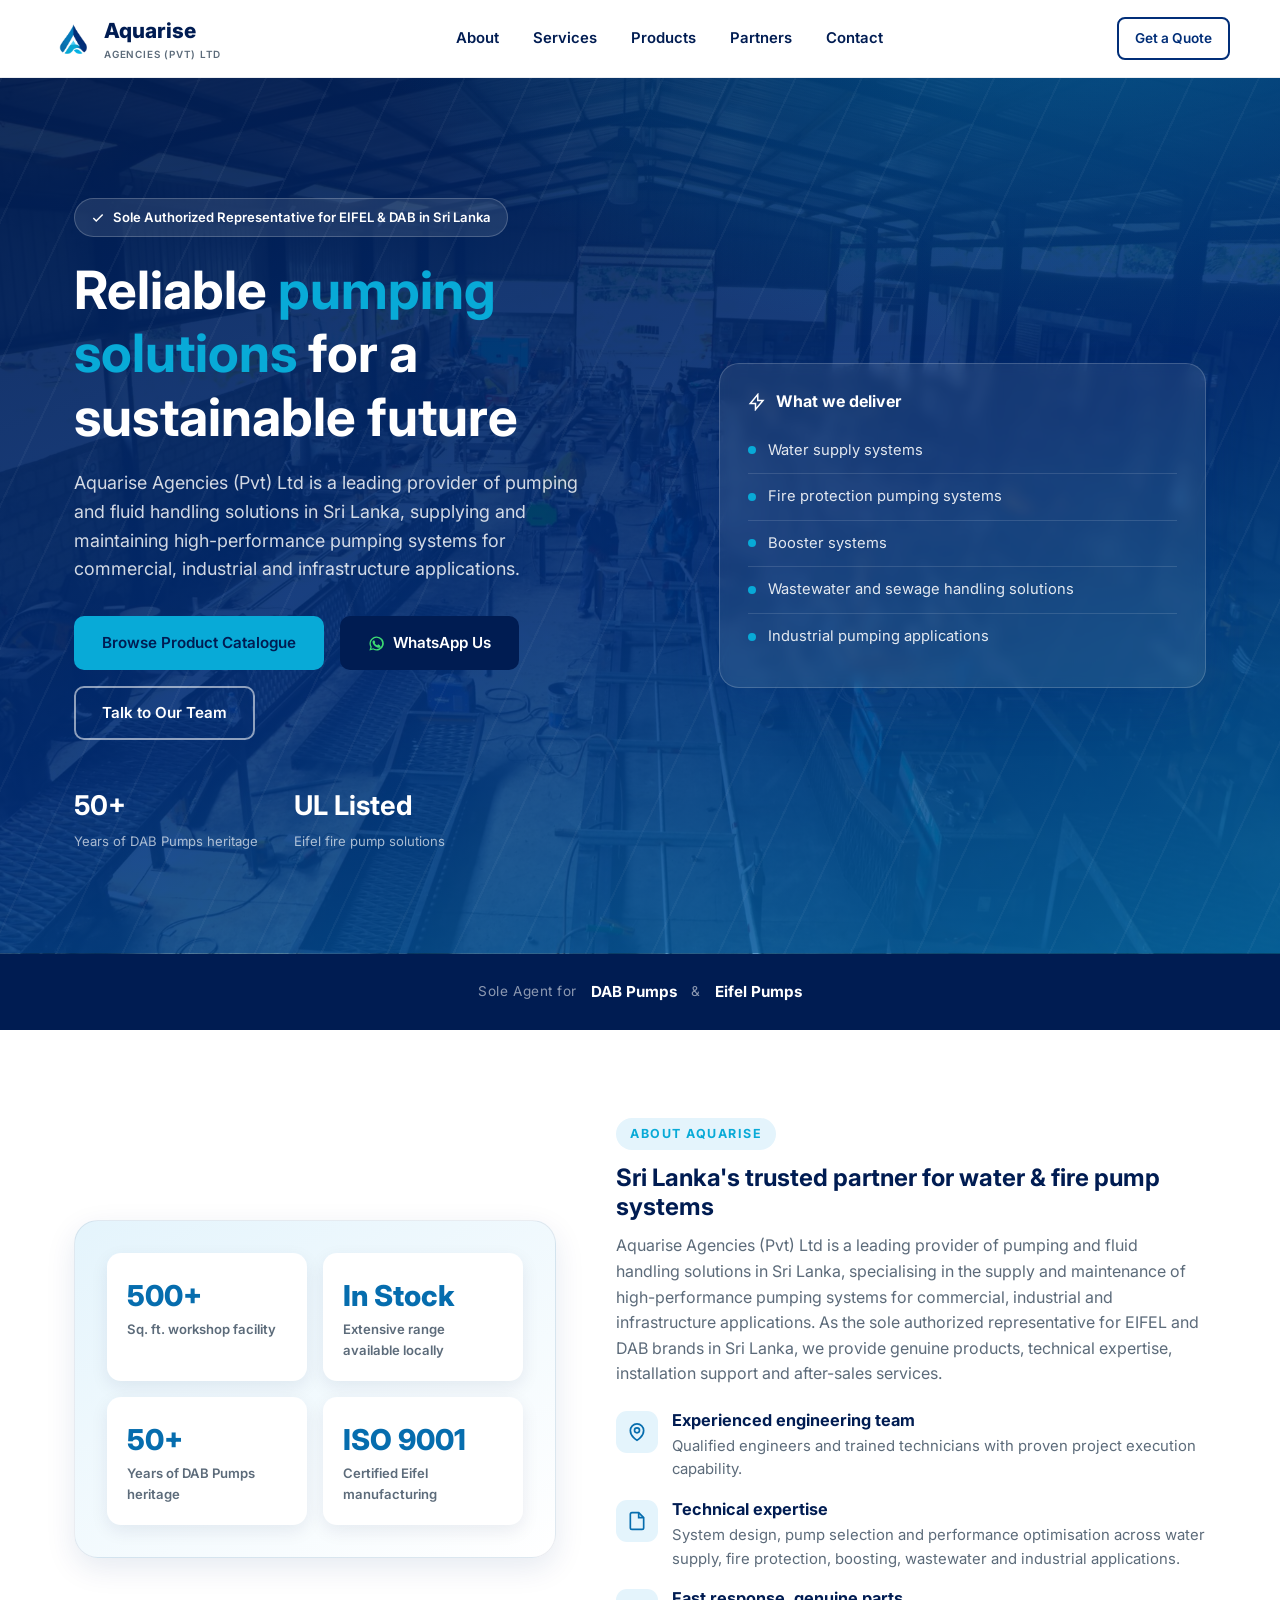
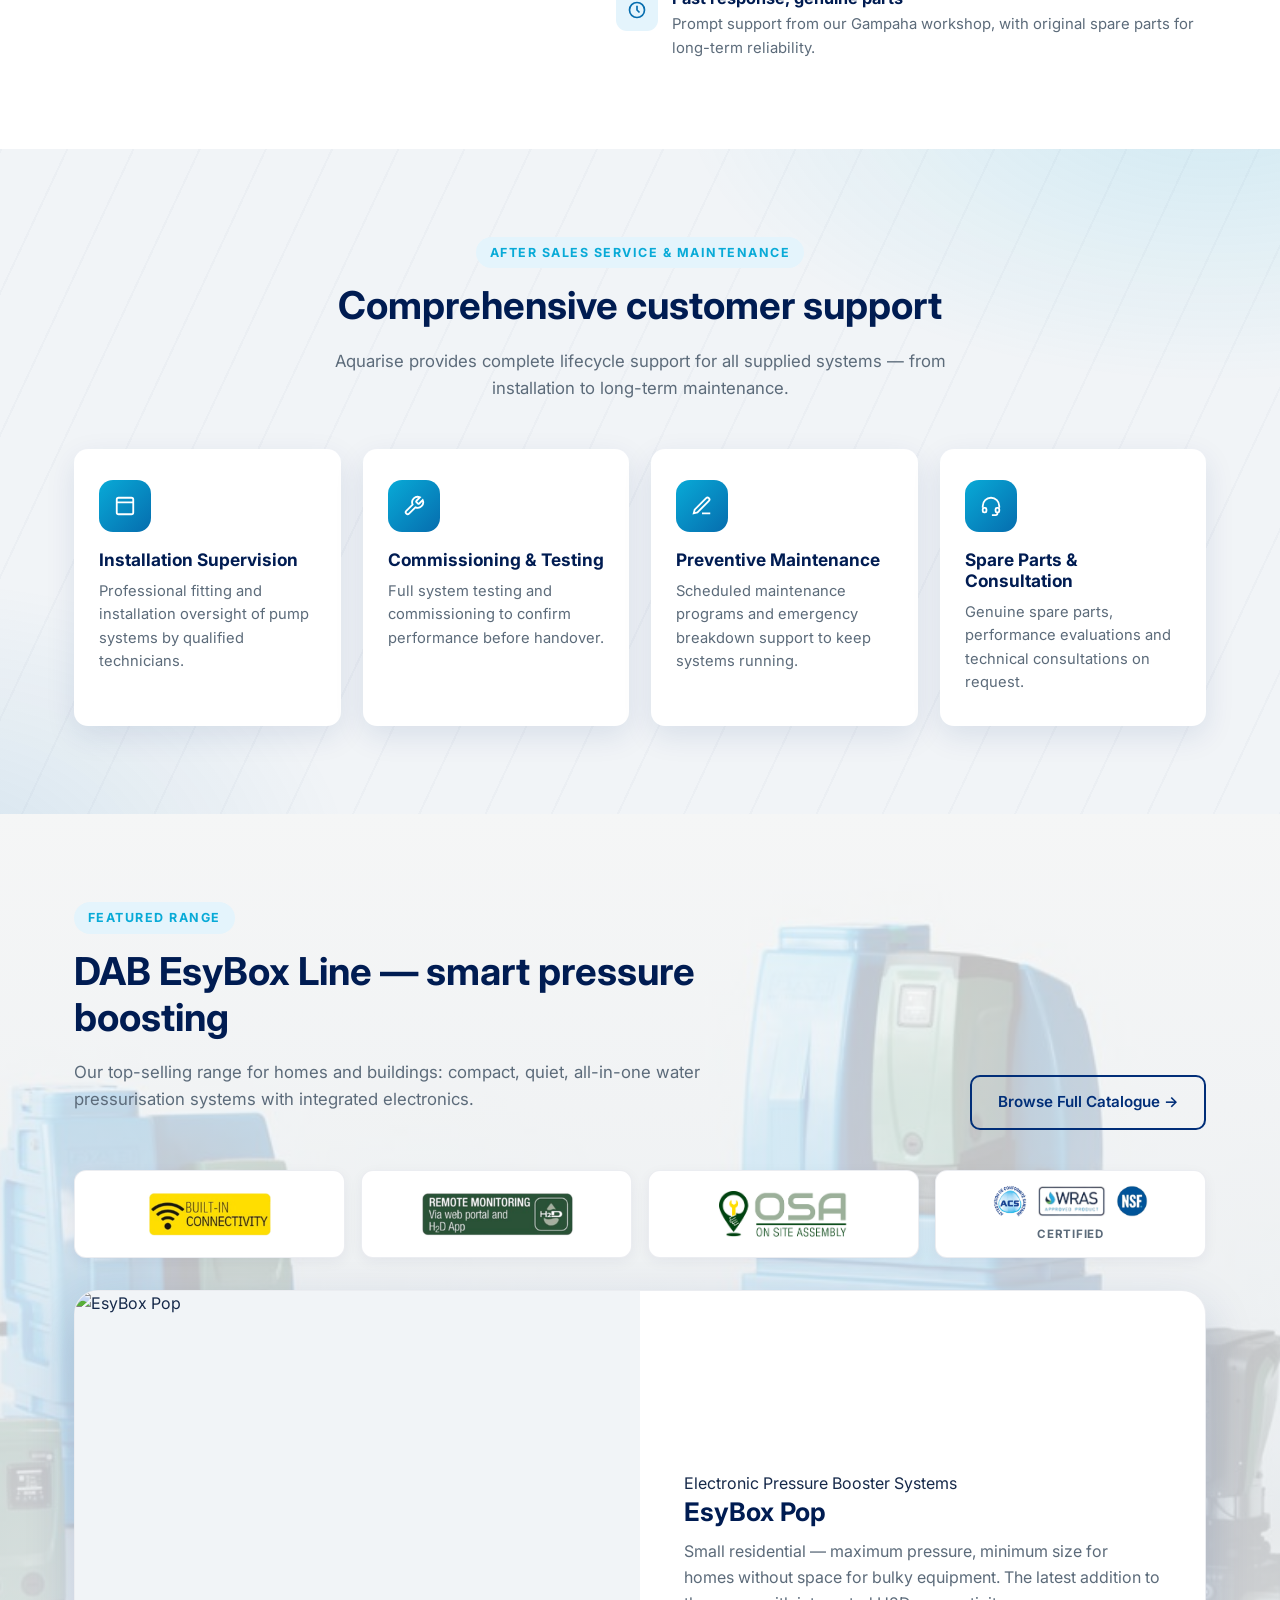
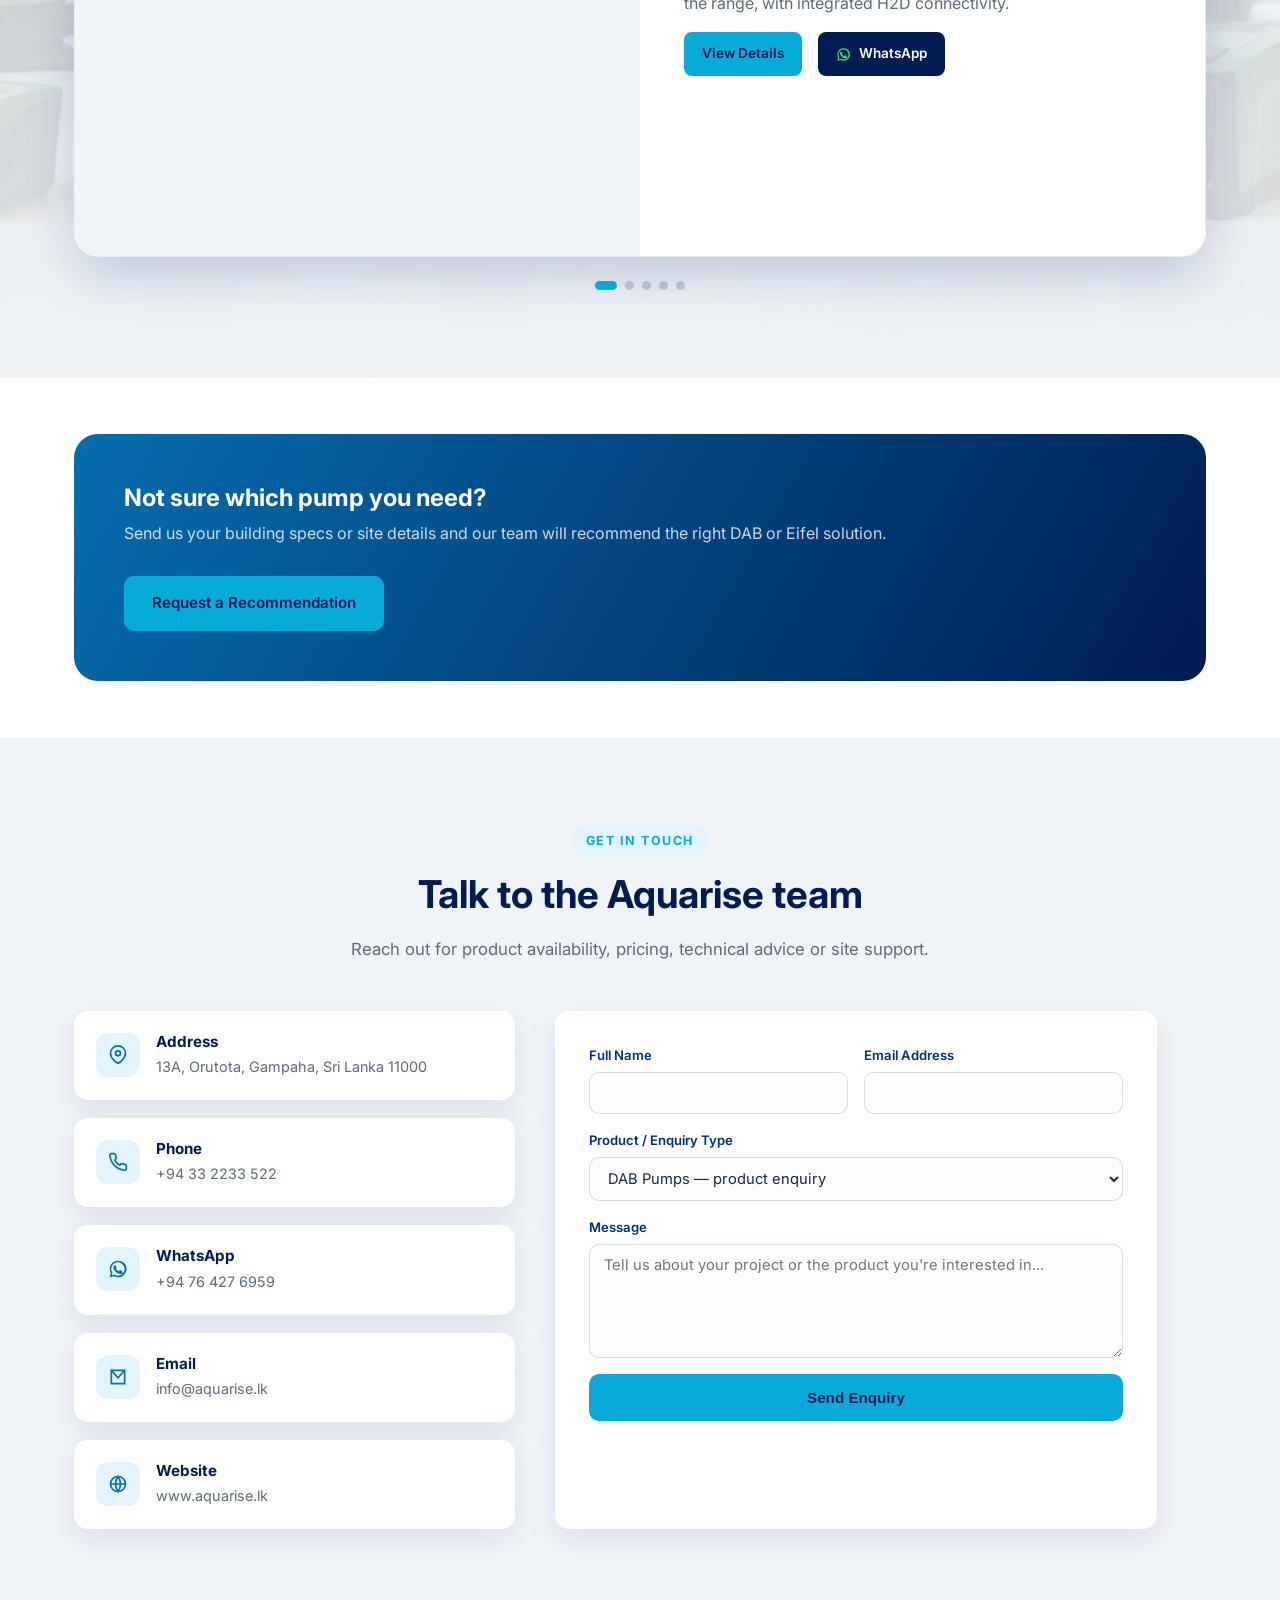
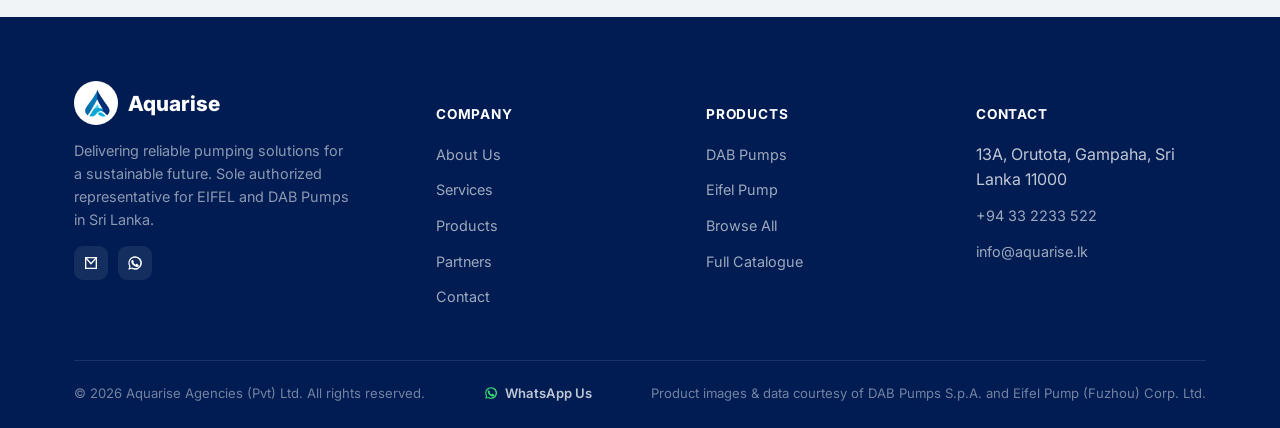
==== index.html @ 8f71cbcd "Rename to Electronic Pressure Booster Systems; open Browse All by default Drop the category tag from" ====
<!DOCTYPE html>
<html lang="en">
<head>
<meta charset="UTF-8" />
<title>Aquarise Agencies | Pumping Solutions for Sri Lanka</title>
<meta name="description" content="Aquarise Agencies (Pvt) Ltd — authorized supplier of DAB Pumps and Eifel fire pumps in Sri Lanka. Circulators, submersible, booster, wastewater and firefighting pump solutions for building services and agriculture." />
<meta name="viewport" content="width=device-width, initial-scale=1, maximum-scale=1" />
<link rel="icon" type="image/png" href="assets/images/logo-icon.png" />
<link href="https://fonts.googleapis.com/css2?family=Inter:wght@400;500;600;700;800&display=swap" rel="stylesheet" />
<link rel="stylesheet" href="assets/css/style.css?v=4" />
</head>
<body>

<header class="site-header">
  <div class="container nav" id="mainNav">
    <a href="#top" class="brand">
      <span class="brand-mark">
        <img src="assets/images/logo-icon.png" alt="Aquarise Agencies logo" />
      </span>
      <span>
        Aquarise
        <span class="brand-sub">Agencies (Pvt) Ltd</span>
      </span>
    </a>
    <nav class="nav-links">
      <a href="#about">About</a>
      <a href="#services">Services</a>
      <a href="products.html">Products</a>
      <a href="partners.html">Partners</a>
      <a href="#contact">Contact</a>
    </nav>
    <div class="nav-cta">
      <a href="#contact" class="btn btn-ghost btn-sm">Get a Quote</a>
      <button class="nav-toggle" id="navToggle" aria-label="Toggle menu">
        <span></span><span></span><span></span>
      </button>
    </div>
  </div>
</header>

<main id="top">

  <!-- HERO -->
  <section class="hero">
    <div class="container hero-grid">
      <div>
        <span class="hero-badge">
          <svg width="14" height="14" viewBox="0 0 24 24" fill="none" stroke="currentColor" stroke-width="2.5"><path d="M20 6 9 17l-5-5"/></svg>
          Sole Authorized Representative for EIFEL &amp; DAB in Sri Lanka
        </span>
        <h1>Reliable <span>pumping solutions</span> for a sustainable future</h1>
        <p class="lead">Aquarise Agencies (Pvt) Ltd is a leading provider of pumping and fluid handling
          solutions in Sri Lanka, supplying and maintaining high-performance pumping systems for
          commercial, industrial and infrastructure applications.</p>
        <div class="hero-actions">
          <a href="products.html" class="btn btn-primary">Browse Product Catalogue</a>
          <a href="https://wa.me/94764276959?text=Hi%20Aquarise%2C%20I'd%20like%20to%20know%20more%20about%20your%20pumping%20solutions.%20(via%20aquarise.lk)" target="_blank" rel="noopener" class="btn btn-whatsapp">
            <svg width="17" height="17" viewBox="0 0 24 24" fill="currentColor"><path d="M12 2a10 10 0 0 0-8.6 15L2 22l5.2-1.4A10 10 0 1 0 12 2zm0 18a8 8 0 0 1-4.1-1.1l-.3-.2-3 .8.8-2.9-.2-.3A8 8 0 1 1 12 20zm4.4-5.9c-.2-.1-1.5-.7-1.7-.8-.2-.1-.4-.1-.6.1-.2.2-.7.8-.8.9-.2.2-.3.2-.5.1a6.5 6.5 0 0 1-3.2-2.8c-.2-.4.2-.4.6-1.2.1-.2 0-.3 0-.5L9.2 8c-.2-.4-.4-.4-.6-.4h-.5c-.2 0-.5.1-.7.3-.2.2-1 1-1 2.3s1 2.7 1.1 2.9c.1.2 2 3.1 4.9 4.3.7.3 1.2.5 1.6.6.7.2 1.3.2 1.8.1.5-.1 1.5-.6 1.7-1.2.2-.6.2-1.1.2-1.2-.1-.1-.3-.2-.5-.3z"/></svg>
            WhatsApp Us
          </a>
          <a href="#contact" class="btn btn-outline">Talk to Our Team</a>
        </div>
        <div class="hero-stats">
          <div><strong>50+</strong><span>Years of DAB Pumps heritage</span></div>
          <div><strong>UL Listed</strong><span>Eifel fire pump solutions</span></div>
        </div>
      </div>
      <div class="hero-visual">
        <div class="hero-card">
          <h4>
            <svg width="18" height="18" viewBox="0 0 24 24" fill="none" stroke="currentColor" stroke-width="2"><path d="M13 2 3 14h7v8l10-12h-7z"/></svg>
            What we deliver
          </h4>
          <ul class="hero-mini-list">
            <li><span class="dot"></span>Water supply systems</li>
            <li><span class="dot"></span>Fire protection pumping systems</li>
            <li><span class="dot"></span>Booster systems</li>
            <li><span class="dot"></span>Wastewater and sewage handling solutions</li>
            <li><span class="dot"></span>Industrial pumping applications</li>
          </ul>
        </div>
      </div>
    </div>
  </section>

  <!-- BRAND STRIP -->
  <div class="brand-strip">
    <div class="container">
      <span>Sole Agent for</span>
      <strong>DAB Pumps</strong>
      <span>&amp;</span>
      <strong>Eifel Pumps</strong>
    </div>
  </div>

  <!-- ABOUT -->
  <section id="about">
    <div class="container about-grid">
      <div class="about-visual">
        <div class="about-visual-grid">
          <div class="about-tile"><div class="num">500+</div><div class="lbl">Sq. ft. workshop facility</div></div>
          <div class="about-tile"><div class="num">In Stock</div><div class="lbl">Extensive range available locally</div></div>
          <div class="about-tile"><div class="num">50+</div><div class="lbl">Years of DAB Pumps heritage</div></div>
          <div class="about-tile"><div class="num">ISO 9001</div><div class="lbl">Certified Eifel manufacturing</div></div>
        </div>
      </div>
      <div>
        <span class="eyebrow">About Aquarise</span>
        <h2>Sri Lanka's trusted partner for water &amp; fire pump systems</h2>
        <p>Aquarise Agencies (Pvt) Ltd is a leading provider of pumping and fluid handling solutions
          in Sri Lanka, specialising in the supply and maintenance of high-performance pumping
          systems for commercial, industrial and infrastructure applications. As the sole authorized
          representative for EIFEL and DAB brands in Sri Lanka, we provide genuine products,
          technical expertise, installation support and after-sales services.</p>
        <div class="feature-list">
          <div class="feature-item">
            <div class="feature-icon"><svg width="20" height="20" viewBox="0 0 24 24" fill="none" stroke="currentColor" stroke-width="2"><path d="M12 22s8-4.5 8-11.8A8 8 0 0 0 4 10.2C4 17.5 12 22 12 22z"/><circle cx="12" cy="10" r="3"/></svg></div>
            <div><h4>Experienced engineering team</h4><p>Qualified engineers and trained technicians with proven project execution capability.</p></div>
          </div>
          <div class="feature-item">
            <div class="feature-icon"><svg width="20" height="20" viewBox="0 0 24 24" fill="none" stroke="currentColor" stroke-width="2"><path d="M14 2H6a2 2 0 0 0-2 2v16a2 2 0 0 0 2 2h12a2 2 0 0 0 2-2V8z"/><path d="M14 2v6h6"/></svg></div>
            <div><h4>Technical expertise</h4><p>System design, pump selection and performance optimisation across water supply, fire protection, boosting, wastewater and industrial applications.</p></div>
          </div>
          <div class="feature-item">
            <div class="feature-icon"><svg width="20" height="20" viewBox="0 0 24 24" fill="none" stroke="currentColor" stroke-width="2"><circle cx="12" cy="12" r="9"/><path d="M12 7v5l3 3"/></svg></div>
            <div><h4>Fast response, genuine parts</h4><p>Prompt support from our Gampaha workshop, with original spare parts for long-term reliability.</p></div>
          </div>
        </div>
      </div>
    </div>
  </section>

  <!-- SERVICES -->
  <section id="services" class="services services-designed">
    <div class="container">
      <div class="section-head">
        <span class="eyebrow">After Sales Service &amp; Maintenance</span>
        <h2>Comprehensive customer support</h2>
        <p>Aquarise provides complete lifecycle support for all supplied systems — from
          installation to long-term maintenance.</p>
      </div>
      <div class="services-grid">
        <div class="service-card">
          <div class="service-icon"><svg width="22" height="22" viewBox="0 0 24 24" fill="none" stroke="currentColor" stroke-width="2"><path d="M21 8V5a2 2 0 0 0-2-2H5a2 2 0 0 0-2 2v3M3 8h18M3 8v11a2 2 0 0 0 2 2h14a2 2 0 0 0 2-2V8"/></svg></div>
          <h3>Installation Supervision</h3>
          <p>Professional fitting and installation oversight of pump systems by qualified technicians.</p>
        </div>
        <div class="service-card">
          <div class="service-icon"><svg width="22" height="22" viewBox="0 0 24 24" fill="none" stroke="currentColor" stroke-width="2"><path d="M14.7 6.3a1 1 0 0 0 0 1.4l1.6 1.6a1 1 0 0 0 1.4 0l3.77-3.77a6 6 0 0 1-7.94 7.94l-6.91 6.91a2.12 2.12 0 0 1-3-3l6.91-6.91a6 6 0 0 1 7.94-7.94l-3.76 3.76z"/></svg></div>
          <h3>Commissioning &amp; Testing</h3>
          <p>Full system testing and commissioning to confirm performance before handover.</p>
        </div>
        <div class="service-card">
          <div class="service-icon"><svg width="22" height="22" viewBox="0 0 24 24" fill="none" stroke="currentColor" stroke-width="2"><path d="M12 20h9M16.5 3.5a2.1 2.1 0 0 1 3 3L7 19l-4 1 1-4 12.5-12.5z"/></svg></div>
          <h3>Preventive Maintenance</h3>
          <p>Scheduled maintenance programs and emergency breakdown support to keep systems running.</p>
        </div>
        <div class="service-card">
          <div class="service-icon"><svg width="22" height="22" viewBox="0 0 24 24" fill="none" stroke="currentColor" stroke-width="2"><path d="M3 14v-2a9 9 0 0 1 18 0v2"/><rect x="3" y="14" width="4" height="5" rx="1.5"/><rect x="17" y="14" width="4" height="5" rx="1.5"/><path d="M19 19v1a2 2 0 0 1-2 2h-4"/></svg></div>
          <h3>Spare Parts &amp; Consultation</h3>
          <p>Genuine spare parts, performance evaluations and technical consultations on request.</p>
        </div>
      </div>
    </div>
  </section>

  <!-- FEATURED PRODUCT: ESYBOX LINE -->
  <section id="products" class="featured-products">
    <div class="container">
      <div class="featured-head">
        <div class="section-head" style="text-align:left;margin:0;max-width:640px;">
          <span class="eyebrow">Featured Range</span>
          <h2>DAB EsyBox Line &mdash; smart pressure boosting</h2>
          <p>Our top-selling range for homes and buildings: compact, quiet, all-in-one water
            pressurisation systems with integrated electronics.</p>
        </div>
        <a href="products.html" class="btn btn-ghost">Browse Full Catalogue &rarr;</a>
      </div>

      <div class="feature-badges" id="esyboxFeatureBadges"></div>

      <div class="slideshow">
        <div class="slideshow-stage" id="esyboxStage">
          <button class="slideshow-nav prev" id="esyboxPrev" aria-label="Previous product">
            <svg width="18" height="18" viewBox="0 0 24 24" fill="none" stroke="currentColor" stroke-width="2.5"><path d="M15 18l-6-6 6-6"/></svg>
          </button>
          <button class="slideshow-nav next" id="esyboxNext" aria-label="Next product">
            <svg width="18" height="18" viewBox="0 0 24 24" fill="none" stroke="currentColor" stroke-width="2.5"><path d="M9 18l6-6-6-6"/></svg>
          </button>
        </div>
        <div class="slideshow-info" id="esyboxInfo"></div>
      </div>
      <div class="slideshow-dots" id="esyboxDots" style="justify-content:center;margin-top:24px;"></div>
    </div>
  </section>

  <!-- CTA -->
  <section class="section-tight">
    <div class="container">
      <div class="cta-band">
        <div>
          <h3>Not sure which pump you need?</h3>
          <p>Send us your building specs or site details and our team will recommend the right DAB or Eifel solution.</p>
        </div>
        <a href="#contact" class="btn btn-primary">Request a Recommendation</a>
      </div>
    </div>
  </section>

  <!-- CONTACT -->
  <section id="contact" class="contact">
    <div class="container">
      <div class="section-head">
        <span class="eyebrow">Get In Touch</span>
        <h2>Talk to the Aquarise team</h2>
        <p>Reach out for product availability, pricing, technical advice or site support.</p>
      </div>
      <div class="contact-grid">
        <div class="contact-info">
          <div class="contact-card">
            <div class="c-icon"><svg width="20" height="20" viewBox="0 0 24 24" fill="none" stroke="currentColor" stroke-width="2"><path d="M21 10c0 7-9 12-9 12s-9-5-9-12a9 9 0 0 1 18 0z"/><circle cx="12" cy="10" r="3"/></svg></div>
            <div><h4>Address</h4><p>13A, Orutota, Gampaha, Sri Lanka 11000</p></div>
          </div>
          <div class="contact-card">
            <div class="c-icon"><svg width="20" height="20" viewBox="0 0 24 24" fill="none" stroke="currentColor" stroke-width="2"><path d="M22 16.92v3a2 2 0 0 1-2.18 2 19.8 19.8 0 0 1-8.63-3.07 19.5 19.5 0 0 1-6-6 19.8 19.8 0 0 1-3.07-8.67A2 2 0 0 1 4.11 2h3a2 2 0 0 1 2 1.72c.13.96.36 1.9.7 2.81a2 2 0 0 1-.45 2.11L8.09 9.91a16 16 0 0 0 6 6l1.27-1.27a2 2 0 0 1 2.11-.45c.9.34 1.85.57 2.81.7A2 2 0 0 1 22 16.92z"/></svg></div>
            <div>
              <h4>Phone</h4>
              <p><a href="tel:+94332233522">+94 33 2233 522</a></p>
            </div>
          </div>
          <div class="contact-card">
            <div class="c-icon"><svg width="20" height="20" viewBox="0 0 24 24" fill="currentColor"><path d="M12 2a10 10 0 0 0-8.6 15L2 22l5.2-1.4A10 10 0 1 0 12 2zm0 18a8 8 0 0 1-4.1-1.1l-.3-.2-3 .8.8-2.9-.2-.3A8 8 0 1 1 12 20zm4.4-5.9c-.2-.1-1.5-.7-1.7-.8-.2-.1-.4-.1-.6.1-.2.2-.7.8-.8.9-.2.2-.3.2-.5.1a6.5 6.5 0 0 1-3.2-2.8c-.2-.4.2-.4.6-1.2.1-.2 0-.3 0-.5L9.2 8c-.2-.4-.4-.4-.6-.4h-.5c-.2 0-.5.1-.7.3-.2.2-1 1-1 2.3s1 2.7 1.1 2.9c.1.2 2 3.1 4.9 4.3.7.3 1.2.5 1.6.6.7.2 1.3.2 1.8.1.5-.1 1.5-.6 1.7-1.2.2-.6.2-1.1.2-1.2-.1-.1-.3-.2-.5-.3z"/></svg></div>
            <div>
              <h4>WhatsApp</h4>
              <p><a href="https://wa.me/94764276959?text=Hi%20Aquarise%2C%20I'd%20like%20to%20know%20more%20about%20your%20pumping%20solutions.%20(via%20aquarise.lk)" target="_blank" rel="noopener">+94 76 427 6959</a></p>
            </div>
          </div>
          <div class="contact-card">
            <div class="c-icon"><svg width="20" height="20" viewBox="0 0 24 24" fill="none" stroke="currentColor" stroke-width="2"><path d="M4 4h16v16H4z"/><path d="m4 4 8 9 8-9"/></svg></div>
            <div><h4>Email</h4><p><a href="mailto:info@aquarise.lk">info@aquarise.lk</a></p></div>
          </div>
          <div class="contact-card">
            <div class="c-icon"><svg width="20" height="20" viewBox="0 0 24 24" fill="none" stroke="currentColor" stroke-width="2"><circle cx="12" cy="12" r="9"/><path d="M3 12h18M12 3a15 15 0 0 1 0 18 15 15 0 0 1 0-18z"/></svg></div>
            <div><h4>Website</h4><p><a href="https://www.aquarise.lk" target="_blank" rel="noopener">www.aquarise.lk</a></p></div>
          </div>
        </div>

        <form class="contact-form" id="contactForm">
          <div class="form-row">
            <div class="form-field">
              <label for="cf-name">Full Name</label>
              <input type="text" id="cf-name" name="name" required />
            </div>
            <div class="form-field">
              <label for="cf-email">Email Address</label>
              <input type="email" id="cf-email" name="email" required />
            </div>
          </div>
          <div class="form-row">
            <div class="form-field full">
              <label for="cf-subject">Product / Enquiry Type</label>
              <select id="cf-subject" name="subject">
                <option>DAB Pumps &mdash; product enquiry</option>
                <option>Fire pump system (Eifel)</option>
                <option>Installation &amp; maintenance</option>
                <option>General enquiry</option>
              </select>
            </div>
          </div>
          <div class="form-row">
            <div class="form-field full">
              <label for="cf-message">Message</label>
              <textarea id="cf-message" name="message" rows="5" required placeholder="Tell us about your project or the product you're interested in..."></textarea>
            </div>
          </div>
          <button type="submit" class="btn btn-primary" style="width:100%;">Send Enquiry</button>
        </form>
      </div>
    </div>
  </section>

</main>

<footer class="site-footer">
  <div class="container">
    <div class="footer-grid">
      <div class="footer-brand">
        <a href="#top" class="brand">
          <span class="brand-mark"><img src="assets/images/logo-icon.png" alt="Aquarise Agencies logo" /></span>
          <span>Aquarise</span>
        </a>
        <p>Delivering reliable pumping solutions for a sustainable future. Sole authorized
          representative for EIFEL and DAB Pumps in Sri Lanka.</p>
        <div class="social-row">
          <a href="mailto:info@aquarise.lk" aria-label="Email"><svg width="16" height="16" viewBox="0 0 24 24" fill="none" stroke="currentColor" stroke-width="2"><path d="M4 4h16v16H4z"/><path d="m4 4 8 9 8-9"/></svg></a>
          <a href="https://wa.me/94764276959?text=Hi%20Aquarise%2C%20I'd%20like%20to%20know%20more%20about%20your%20pumping%20solutions.%20(via%20aquarise.lk)" target="_blank" rel="noopener" aria-label="Chat with us on WhatsApp"><svg width="16" height="16" viewBox="0 0 24 24" fill="currentColor"><path d="M12 2a10 10 0 0 0-8.6 15L2 22l5.2-1.4A10 10 0 1 0 12 2zm0 18a8 8 0 0 1-4.1-1.1l-.3-.2-3 .8.8-2.9-.2-.3A8 8 0 1 1 12 20zm4.4-5.9c-.2-.1-1.5-.7-1.7-.8-.2-.1-.4-.1-.6.1-.2.2-.7.8-.8.9-.2.2-.3.2-.5.1a6.5 6.5 0 0 1-3.2-2.8c-.2-.4.2-.4.6-1.2.1-.2 0-.3 0-.5L9.2 8c-.2-.4-.4-.4-.6-.4h-.5c-.2 0-.5.1-.7.3-.2.2-1 1-1 2.3s1 2.7 1.1 2.9c.1.2 2 3.1 4.9 4.3.7.3 1.2.5 1.6.6.7.2 1.3.2 1.8.1.5-.1 1.5-.6 1.7-1.2.2-.6.2-1.1.2-1.2-.1-.1-.3-.2-.5-.3z"/></svg></a>
        </div>
      </div>
      <div class="footer-col">
        <h5>Company</h5>
        <ul>
          <li><a href="#about">About Us</a></li>
          <li><a href="#services">Services</a></li>
          <li><a href="products.html">Products</a></li>
          <li><a href="partners.html">Partners</a></li>
          <li><a href="#contact">Contact</a></li>
        </ul>
      </div>
      <div class="footer-col">
        <h5>Products</h5>
        <ul>
          <li><a href="products.html#dab">DAB Pumps</a></li>
          <li><a href="products.html#eifel">Eifel Pump</a></li>
          <li><a href="products.html#all">Browse All</a></li>
          <li><a href="products.html">Full Catalogue</a></li>
        </ul>
      </div>
      <div class="footer-col">
        <h5>Contact</h5>
        <ul>
          <li>13A, Orutota, Gampaha, Sri Lanka 11000</li>
          <li><a href="tel:+94332233522">+94 33 2233 522</a></li>
          <li><a href="mailto:info@aquarise.lk">info@aquarise.lk</a></li>
        </ul>
      </div>
    </div>
    <div class="footer-bottom">
      <span>&copy; <span id="year"></span> Aquarise Agencies (Pvt) Ltd. All rights reserved.</span>
      <a class="footer-wa" href="https://wa.me/94764276959?text=Hi%20Aquarise%2C%20I'd%20like%20to%20know%20more%20about%20your%20pumping%20solutions.%20(via%20aquarise.lk)" target="_blank" rel="noopener">
        <svg width="14" height="14" viewBox="0 0 24 24" fill="currentColor"><path d="M12 2a10 10 0 0 0-8.6 15L2 22l5.2-1.4A10 10 0 1 0 12 2zm0 18a8 8 0 0 1-4.1-1.1l-.3-.2-3 .8.8-2.9-.2-.3A8 8 0 1 1 12 20zm4.4-5.9c-.2-.1-1.5-.7-1.7-.8-.2-.1-.4-.1-.6.1-.2.2-.7.8-.8.9-.2.2-.3.2-.5.1a6.5 6.5 0 0 1-3.2-2.8c-.2-.4.2-.4.6-1.2.1-.2 0-.3 0-.5L9.2 8c-.2-.4-.4-.4-.6-.4h-.5c-.2 0-.5.1-.7.3-.2.2-1 1-1 2.3s1 2.7 1.1 2.9c.1.2 2 3.1 4.9 4.3.7.3 1.2.5 1.6.6.7.2 1.3.2 1.8.1.5-.1 1.5-.6 1.7-1.2.2-.6.2-1.1.2-1.2-.1-.1-.3-.2-.5-.3z"/></svg>
        WhatsApp Us
      </a>
      <span>Product images &amp; data courtesy of DAB Pumps S.p.A. and Eifel Pump (Fuzhou) Corp. Ltd.</span>
    </div>
  </div>
</footer>

<script src="assets/js/products.js?v=4"></script>
<script src="assets/js/main.js?v=4"></script>
</body>
</html>
---- assets/css/style.css ----
/* ==========================================================================
   Aquarise Agencies — Site Stylesheet
   ========================================================================== */

:root{
  /* Palette matched to the Aquarise logo: deep navy + bright-cyan drop */
  --navy: #012e78;
  --navy-dark: #001c52;
  --blue: #066dae;
  --accent: #08aad7;
  --accent-dark: #0688ad;
  --accent-light: #e4f4fc;
  --ink: #16294a;
  --gray: #5c6b7a;
  --gray-light: #f1f4f7;
  --white: #ffffff;
  --radius: 14px;
  --shadow: 0 10px 30px rgba(1,46,120,.10);
  --shadow-lg: 0 20px 50px rgba(1,46,120,.18);
  --maxw: 1180px;
  --font: 'Inter', -apple-system, BlinkMacSystemFont, "Segoe UI", Roboto, Helvetica, Arial, sans-serif;
}

*,*::before,*::after{box-sizing:border-box;}
html{scroll-behavior:smooth;}
body{
  margin:0;
  font-family:var(--font);
  color:var(--ink);
  background:var(--white);
  line-height:1.6;
  -webkit-font-smoothing:antialiased;
}
img{max-width:100%;display:block;}
a{color:inherit;text-decoration:none;}
ul{list-style:none;margin:0;padding:0;}
h1,h2,h3,h4{margin:0 0 .5em;line-height:1.2;font-weight:700;color:var(--navy-dark);}
p{margin:0 0 1em;color:var(--gray);}
.container{max-width:var(--maxw);margin:0 auto;padding:0 24px;}
section{padding:88px 0;}
.section-tight{padding:56px 0;}

.eyebrow{
  display:inline-block;
  font-size:.78rem;
  font-weight:700;
  letter-spacing:.12em;
  text-transform:uppercase;
  color:var(--accent);
  background:var(--accent-light);
  padding:6px 14px;
  border-radius:999px;
  margin-bottom:14px;
}
.section-head{max-width:660px;margin:0 auto 48px;text-align:center;}
.section-head h2{font-size:clamp(1.7rem,3vw,2.4rem);}
.section-head p{font-size:1.05rem;}

/* Buttons */
.btn{
  display:inline-flex;align-items:center;justify-content:center;gap:8px;
  padding:13px 26px;border-radius:10px;font-weight:600;font-size:.95rem;
  cursor:pointer;border:2px solid transparent;transition:.2s ease;white-space:nowrap;
}
.btn-primary{background:var(--accent);color:var(--navy-dark);}
.btn-primary:hover{background:var(--accent-dark);transform:translateY(-2px);box-shadow:var(--shadow);}
.btn-outline{border-color:rgba(255,255,255,.55);color:var(--white);}
.btn-outline:hover{background:rgba(255,255,255,.12);}
.btn-ghost{border-color:var(--navy);color:var(--navy);}
.btn-ghost:hover{background:var(--navy);color:var(--white);}
.btn-sm{padding:9px 16px;font-size:.85rem;border-radius:8px;}
.btn-whatsapp{background:var(--navy-dark);color:#fff;}
.btn-whatsapp:hover{background:var(--blue);transform:translateY(-2px);box-shadow:var(--shadow);}
.btn-whatsapp svg{color:#3ddc73;}

/* ---------------- Header ---------------- */
.site-header{
  position:sticky;top:0;z-index:100;
  background:rgba(255,255,255,.92);
  backdrop-filter:blur(10px);
  border-bottom:1px solid rgba(0,28,82,.08);
}
.nav{display:flex;align-items:center;justify-content:space-between;padding:14px 0;}
.brand{display:flex;align-items:center;gap:10px;font-weight:800;font-size:1.3rem;color:var(--navy-dark);}
.brand-mark{
  width:44px;height:44px;flex-shrink:0;border-radius:50%;overflow:hidden;
  display:flex;align-items:center;justify-content:center;
}
.brand-mark img{width:100%;height:100%;object-fit:cover;}
.footer-brand .brand-mark{
  background:#fff;padding:2px;
}
.brand-sub{display:block;font-size:.62rem;font-weight:600;letter-spacing:.08em;color:var(--gray);text-transform:uppercase;}
.nav-links{display:flex;align-items:center;gap:34px;}
.nav-links a{font-weight:600;font-size:.93rem;color:var(--navy-dark);position:relative;}
.nav-links a::after{
  content:"";position:absolute;left:0;bottom:-6px;width:0;height:2px;background:var(--accent);transition:.25s;
}
.nav-links a:hover::after{width:100%;}
.nav-cta{display:flex;align-items:center;gap:14px;}
.nav-toggle{display:none;background:none;border:none;cursor:pointer;padding:6px;}
.nav-toggle span{display:block;width:24px;height:2px;background:var(--navy-dark);margin:5px 0;transition:.25s;}

/* ---------------- Hero ---------------- */
.hero{
  position:relative;overflow:hidden;
  background:
    radial-gradient(1200px 600px at 85% -10%, rgba(8,170,215,.35), transparent 60%),
    linear-gradient(160deg, rgba(0,28,82,.93) 0%, rgba(1,46,120,.90) 55%, rgba(6,109,174,.85) 100%),
    url('../images/hero-workshop.jpg');
  background-size:cover, cover, cover;
  background-position:center, center, center 38%;
  background-repeat:no-repeat;
  color:#fff;padding:120px 0 100px;
}
.hero::before{
  content:"";position:absolute;inset:0;
  background:
    repeating-linear-gradient(115deg, rgba(255,255,255,.035) 0 2px, transparent 2px 60px);
  pointer-events:none;
}
.hero-grid{display:grid;grid-template-columns:1.1fr .9fr;gap:50px;align-items:center;position:relative;}
.hero-badge{
  display:inline-flex;align-items:center;gap:8px;background:rgba(255,255,255,.1);
  border:1px solid rgba(255,255,255,.2);padding:8px 16px;border-radius:999px;
  font-size:.82rem;font-weight:600;margin-bottom:22px;
}
.hero h1{font-size:clamp(2.1rem,4.2vw,3.3rem);color:#fff;margin-bottom:20px;}
.hero h1 span{color:var(--accent);}
.hero p.lead{font-size:1.12rem;color:rgba(255,255,255,.82);max-width:520px;margin-bottom:32px;}
.hero-actions{display:flex;gap:16px;flex-wrap:wrap;margin-bottom:44px;}
.hero-stats{display:flex;gap:36px;flex-wrap:wrap;}
.hero-stats div strong{display:block;font-size:1.7rem;color:#fff;}
.hero-stats div span{font-size:.82rem;color:rgba(255,255,255,.65);}

.hero-visual{position:relative;}
.hero-card{
  background:rgba(255,255,255,.08);border:1px solid rgba(255,255,255,.18);
  border-radius:20px;padding:28px;backdrop-filter:blur(6px);
  box-shadow:var(--shadow-lg);
}
.hero-card h4{color:#fff;font-size:1rem;margin-bottom:16px;display:flex;align-items:center;gap:10px;}
.hero-mini-list li{
  display:flex;align-items:center;gap:12px;padding:11px 0;border-top:1px solid rgba(255,255,255,.12);
  color:rgba(255,255,255,.88);font-size:.92rem;
}
.hero-mini-list li:first-child{border-top:none;}
.dot{width:8px;height:8px;border-radius:50%;background:var(--accent);flex-shrink:0;}

/* ---------------- Brand strip ---------------- */
.brand-strip{background:var(--navy-dark);padding:26px 0;}
.brand-strip .container{display:flex;align-items:center;justify-content:center;gap:14px;flex-wrap:wrap;text-align:center;}
.brand-strip span{color:rgba(255,255,255,.55);font-size:.85rem;letter-spacing:.04em;}
.brand-strip strong{color:#fff;font-size:.95rem;}

/* ---------------- About ---------------- */
.about-grid{display:grid;grid-template-columns:.9fr 1.1fr;gap:60px;align-items:center;}
.about-visual{
  background:linear-gradient(150deg,var(--accent-light),#fff);
  border-radius:24px;padding:32px;border:1px solid rgba(0,28,82,.08);box-shadow:var(--shadow);
}
.about-visual-grid{display:grid;grid-template-columns:1fr 1fr;gap:16px;}
.partner-logo-box{
  display:flex;align-items:center;justify-content:center;min-height:260px;padding:40px;
}
.partner-logo-box img{max-width:100%;max-height:150px;width:auto;height:auto;object-fit:contain;}
.about-tile{
  background:#fff;border-radius:14px;padding:20px;box-shadow:0 6px 18px rgba(0,28,82,.08);
}
.about-tile .num{font-size:1.8rem;font-weight:800;color:var(--blue);}
.about-tile .lbl{font-size:.82rem;color:var(--gray);font-weight:600;}
.feature-list{display:grid;gap:18px;margin-top:24px;}

.cert-block{margin-top:28px;padding-top:20px;border-top:1px solid var(--gray-light);}
.cert-block-title{font-size:.85rem;color:var(--navy-dark);margin-bottom:10px;}
.cert-cards{display:grid;grid-template-columns:repeat(3,1fr);gap:10px;}
.cert-card{
  display:flex;align-items:center;gap:8px;
  background:#fff;border:1px solid rgba(0,28,82,.08);border-radius:10px;padding:10px 12px;
  box-shadow:0 4px 14px rgba(0,28,82,.05);color:inherit;text-decoration:none;transition:.2s;
}
.cert-card:hover{border-color:rgba(8,170,215,.4);box-shadow:var(--shadow);transform:translateY(-2px);}
.cert-icon{
  width:26px;height:26px;border-radius:8px;background:var(--accent-light);color:var(--blue);
  display:flex;align-items:center;justify-content:center;flex-shrink:0;
}
.cert-text{display:flex;flex-direction:column;gap:0;flex-grow:1;min-width:0;}
.cert-text strong{font-size:.78rem;color:var(--navy-dark);white-space:nowrap;}
.cert-text span{font-size:.7rem;color:var(--gray);}
.cert-go{flex-shrink:0;color:var(--gray);}
.cert-issuer{font-size:.74rem;color:var(--gray);margin:10px 0 0;}

@media (max-width:760px){
  .cert-cards{grid-template-columns:1fr;}
}
.feature-item{display:flex;gap:14px;align-items:flex-start;}
.feature-icon{
  width:42px;height:42px;border-radius:11px;background:var(--accent-light);color:var(--blue);
  display:flex;align-items:center;justify-content:center;flex-shrink:0;
}
.feature-item h4{margin-bottom:4px;font-size:1.02rem;}
.feature-item p{margin:0;font-size:.93rem;}

/* ---------------- Services ---------------- */
.services{background:var(--gray-light);}
.services-designed{
  position:relative;overflow:hidden;
  background:
    radial-gradient(900px 500px at 95% -10%, rgba(8,170,215,.14), transparent 60%),
    radial-gradient(700px 500px at -5% 110%, rgba(6,109,174,.12), transparent 60%),
    var(--gray-light);
}
.services-designed::before{
  content:"";position:absolute;inset:0;pointer-events:none;
  background:repeating-linear-gradient(115deg, rgba(0,28,82,.025) 0 2px, transparent 2px 60px);
}
.services-designed > .container{position:relative;z-index:1;}

.partner-section{position:relative;overflow:hidden;}
.partner-section::before{
  content:"";position:absolute;inset:0;pointer-events:none;
  background:repeating-linear-gradient(115deg, rgba(0,28,82,.025) 0 2px, transparent 2px 60px);
}
.partner-section-dab{
  background:
    radial-gradient(900px 500px at 92% -10%, rgba(8,170,215,.14), transparent 60%),
    radial-gradient(700px 500px at -5% 110%, rgba(6,109,174,.10), transparent 60%),
    #fff;
}
.partner-section-eifel{
  background:
    radial-gradient(900px 500px at -8% -10%, rgba(6,109,174,.12), transparent 60%),
    radial-gradient(700px 500px at 105% 110%, rgba(8,170,215,.12), transparent 60%),
    var(--gray-light);
}
.partner-section > .container{position:relative;z-index:1;}
.services-grid{display:grid;grid-template-columns:repeat(4,1fr);gap:22px;}
.service-card{
  background:#fff;border-radius:var(--radius);padding:30px 24px;box-shadow:var(--shadow);
  transition:.25s;border:1px solid transparent;
}
.service-card:hover{transform:translateY(-6px);border-color:rgba(8,170,215,.35);}
.service-icon{
  width:52px;height:52px;border-radius:14px;
  background:linear-gradient(135deg,var(--accent),var(--blue));color:#fff;
  display:flex;align-items:center;justify-content:center;margin-bottom:18px;
}
.service-card h3{font-size:1.08rem;}
.service-card p{font-size:.92rem;margin-bottom:0;}

/* ---------------- Products ---------------- */
.products-intro{display:flex;justify-content:space-between;align-items:flex-end;gap:24px;margin-bottom:36px;flex-wrap:wrap;}

.filter-bar{display:flex;flex-wrap:wrap;gap:10px;margin-bottom:34px;}
.filter-btn{
  border:1.5px solid rgba(0,28,82,.15);background:#fff;color:var(--navy);
  padding:9px 18px;border-radius:999px;font-size:.86rem;font-weight:600;cursor:pointer;transition:.2s;
}
.filter-btn:hover{border-color:var(--accent);}
.filter-btn.active{background:var(--navy-dark);border-color:var(--navy-dark);color:#fff;}

.product-grid{display:grid;grid-template-columns:repeat(3,1fr);gap:20px;}
.product-card{
  background:#fff;border:1px solid rgba(0,28,82,.08);border-radius:var(--radius);
  padding:22px;box-shadow:0 4px 14px rgba(0,28,82,.06);transition:.22s;display:flex;flex-direction:column;
}
.product-card:hover{box-shadow:var(--shadow-lg);transform:translateY(-4px);border-color:rgba(8,170,215,.35);}
.product-card-link{display:block;color:inherit;text-decoration:none;}
.product-card.highlight{border-color:var(--accent);box-shadow:0 0 0 4px rgba(8,170,215,.2), var(--shadow-lg);}
.product-media{
  position:relative;aspect-ratio:4/3;border-radius:10px;background:var(--gray-light);overflow:hidden;
  display:flex;align-items:center;justify-content:center;margin:-4px -4px 16px;
}
.product-media img{width:100%;height:100%;object-fit:cover;}
.product-media.img-fallback{
  background:linear-gradient(135deg,var(--accent-light),var(--gray-light));
}
.product-media.img-fallback::after{
  content:"";width:44px;height:44px;
  background:var(--blue);opacity:.25;
  -webkit-mask:url("data:image/svg+xml,%3Csvg xmlns='http://www.w3.org/2000/svg' viewBox='0 0 24 24' fill='none' stroke='black' stroke-width='2'%3E%3Cpath d='M12 2s7 7.6 7 12.5a7 7 0 1 1-14 0C5 9.6 12 2 12 2z'/%3E%3C/svg%3E") center/contain no-repeat;
  mask:url("data:image/svg+xml,%3Csvg xmlns='http://www.w3.org/2000/svg' viewBox='0 0 24 24' fill='none' stroke='black' stroke-width='2'%3E%3Cpath d='M12 2s7 7.6 7 12.5a7 7 0 1 1-14 0C5 9.6 12 2 12 2z'/%3E%3C/svg%3E") center/contain no-repeat;
}

/* ---------------- Homepage: Featured EsyBox slideshow ---------------- */
.featured-products{
  background:
    linear-gradient(180deg, rgba(255,255,255,.75) 0%, rgba(241,244,247,.82) 55%, rgba(241,244,247,.92) 100%),
    url('../images/esybox-lineup.jpg');
  background-size:cover;
  background-position:center 30%;
  background-repeat:no-repeat;
}
.featured-head{display:flex;justify-content:space-between;align-items:flex-end;gap:24px;margin-bottom:40px;flex-wrap:wrap;}

.feature-badges{
  display:grid;grid-template-columns:repeat(4,1fr);gap:16px;margin-bottom:32px;align-items:stretch;
}
.feature-badge{
  display:flex;align-items:center;justify-content:center;background:#fff;border:1px solid rgba(0,28,82,.08);
  border-radius:12px;padding:12px 16px;box-shadow:0 4px 14px rgba(0,28,82,.05);min-height:72px;
}
.feature-badge-img{max-width:100%;max-height:46px;object-fit:contain;}
.feature-badge-certs{flex-direction:column;gap:8px;padding:14px 16px;}
.cert-logos{display:flex;align-items:center;justify-content:center;gap:10px;flex-wrap:wrap;}
.cert-logos img{height:32px;width:auto;object-fit:contain;}
.cert-caption{font-size:.72rem;font-weight:700;letter-spacing:.06em;text-transform:uppercase;color:var(--gray);}

@media (max-width:980px){
  .feature-badges{grid-template-columns:repeat(2,1fr);}
}
@media (max-width:560px){
  .feature-badges{grid-template-columns:1fr;}
}
.slideshow{
  display:grid;grid-template-columns:1fr 1fr;gap:0;background:#fff;border-radius:24px;
  overflow:hidden;box-shadow:var(--shadow-lg);border:1px solid rgba(0,28,82,.08);
}
.slideshow-stage{position:relative;aspect-ratio:1/1;background:var(--gray-light);}
.slide{
  position:absolute;inset:0;opacity:0;visibility:hidden;transition:opacity .45s ease;
}
.slide.active{opacity:1;visibility:visible;}
.slide img{width:100%;height:100%;object-fit:cover;}
.slideshow-nav{
  position:absolute;top:50%;transform:translateY(-50%);width:40px;height:40px;border-radius:50%;
  background:rgba(255,255,255,.9);border:none;display:flex;align-items:center;justify-content:center;
  cursor:pointer;color:var(--navy);box-shadow:var(--shadow);z-index:2;
}
.slideshow-nav:hover{background:var(--accent);color:var(--navy-dark);}
.slideshow-nav.prev{left:16px;}
.slideshow-nav.next{right:16px;}
.slideshow-info{padding:44px;display:flex;flex-direction:column;justify-content:center;}
.slideshow-info .cat-chip{align-self:flex-start;}
.slideshow-info h3{font-size:1.6rem;margin-bottom:12px;}
.slideshow-dots{display:flex;gap:8px;margin-top:24px;}
.slideshow-dots button{
  width:9px;height:9px;border-radius:50%;border:none;background:rgba(0,28,82,.18);cursor:pointer;padding:0;
}
.slideshow-dots button.active{background:var(--accent);width:22px;border-radius:5px;transition:.25s;}

/* ---------------- Products landing page ---------------- */
.products-hero{
  background:
    linear-gradient(160deg, rgba(0,28,82,.93) 0%, rgba(1,46,120,.90) 55%, rgba(6,109,174,.85) 100%),
    url('../images/hero-fabrication.jpg');
  background-size:cover, cover;
  background-position:center, center 25%;
  background-repeat:no-repeat;
  color:#fff;padding:80px 0 70px;text-align:center;
}
.products-hero .eyebrow{background:rgba(255,255,255,.12);color:var(--accent);}
.products-hero h1{color:#fff;font-size:clamp(1.9rem,3.6vw,2.7rem);max-width:720px;margin:0 auto 14px;}
.products-hero p{color:rgba(255,255,255,.78);max-width:600px;margin:0 auto;}

.supplier-options{
  display:grid;grid-template-columns:repeat(3,1fr);gap:24px;
  margin-top:-64px;position:relative;z-index:2;
}
.supplier-card{
  background:#fff;border-radius:20px;padding:34px 28px;box-shadow:var(--shadow-lg);
  border:2px solid transparent;cursor:pointer;transition:.22s;text-align:left;
}
.supplier-card:hover{transform:translateY(-4px);}
.supplier-card.active{border-color:var(--accent);}
.supplier-card .sup-mark{
  width:64px;height:64px;border-radius:14px;display:flex;align-items:center;justify-content:center;
  font-weight:800;font-size:.9rem;color:#fff;margin-bottom:18px;overflow:hidden;
}
.supplier-card .sup-mark img{width:100%;height:100%;object-fit:contain;padding:6px;}
.supplier-card.dab .sup-mark,
.supplier-card.eifel .sup-mark{
  background:#fff;border:1.5px solid var(--gray-light);
}
.supplier-card.all .sup-mark{background:linear-gradient(135deg,var(--navy),var(--navy-dark));}
.supplier-card h3{font-size:1.15rem;margin-bottom:6px;}
.supplier-card p{font-size:.9rem;margin-bottom:0;}
.supplier-card .count{
  display:inline-block;margin-top:14px;font-size:.78rem;font-weight:700;color:var(--blue);
  background:var(--accent-light);padding:4px 10px;border-radius:6px;
}

.catalog-panel{padding-top:70px;}
.catalog-panel-head{margin-bottom:8px;}
.catalog-panel-head .back-link{
  display:inline-flex;align-items:center;gap:6px;font-size:.85rem;font-weight:700;color:var(--blue);
  margin-bottom:18px;cursor:pointer;
}
.catalog-source-tag{
  display:inline-flex;align-items:center;gap:8px;background:var(--accent-light);color:var(--navy);
  padding:8px 14px;border-radius:999px;font-size:.82rem;font-weight:600;margin-bottom:18px;
}
.catalog-source-tag a{color:var(--blue);font-weight:700;}

/* ---------------- Product detail page ---------------- */
.detail-breadcrumb{font-size:.85rem;color:var(--gray);margin-bottom:28px;}
.detail-breadcrumb a{color:var(--blue);font-weight:600;}
.detail-breadcrumb a:hover{color:var(--accent);}

.detail-hero{padding:48px 0 20px;}
.detail-grid{display:grid;grid-template-columns:.85fr 1.15fr;gap:56px;align-items:start;}
.detail-media{
  aspect-ratio:1/1;border-radius:22px;background:var(--gray-light);overflow:hidden;
  display:flex;align-items:center;justify-content:center;box-shadow:var(--shadow-lg);
  border:1px solid rgba(0,28,82,.08);position:sticky;top:100px;
}
.detail-media img{width:100%;height:100%;object-fit:cover;}
.detail-media.img-fallback{background:linear-gradient(135deg,var(--accent-light),var(--gray-light));}
.detail-media.img-fallback::after{
  content:"";width:88px;height:88px;
  background:var(--blue);opacity:.2;
  -webkit-mask:url("data:image/svg+xml,%3Csvg xmlns='http://www.w3.org/2000/svg' viewBox='0 0 24 24' fill='none' stroke='black' stroke-width='2'%3E%3Cpath d='M12 2s7 7.6 7 12.5a7 7 0 1 1-14 0C5 9.6 12 2 12 2z'/%3E%3C/svg%3E") center/contain no-repeat;
  mask:url("data:image/svg+xml,%3Csvg xmlns='http://www.w3.org/2000/svg' viewBox='0 0 24 24' fill='none' stroke='black' stroke-width='2'%3E%3Cpath d='M12 2s7 7.6 7 12.5a7 7 0 1 1-14 0C5 9.6 12 2 12 2z'/%3E%3C/svg%3E") center/contain no-repeat;
}
.detail-info .cat-chip{margin-bottom:16px;}
.detail-info h1{font-size:clamp(1.7rem,3.2vw,2.5rem);margin-bottom:10px;}
.detail-supplier-line{
  display:flex;align-items:center;gap:8px;font-size:.9rem;font-weight:700;color:var(--blue);margin-bottom:22px;
}
.detail-supplier-line .dot{background:var(--accent);}
.detail-desc{font-size:1.05rem;color:var(--gray);max-width:560px;margin-bottom:32px;}
.detail-actions{display:flex;gap:14px;flex-wrap:wrap;margin-bottom:36px;}
.detail-meta{
  background:var(--accent-light);border-radius:var(--radius);padding:20px 24px;font-size:.88rem;color:var(--navy);max-width:560px;
}
.detail-meta a{color:var(--blue);font-weight:700;}

.subproducts-section{padding:56px 0 88px;}
.subproducts-section .section-head{text-align:left;margin:0 0 32px;max-width:640px;}
.subproducts-section.has-bg{
  background:
    linear-gradient(180deg, rgba(255,255,255,.8) 0%, rgba(241,244,247,.85) 55%, rgba(241,244,247,.95) 100%),
    url('../images/esybox-lineup.jpg');
  background-size:cover;
  background-position:center 30%;
  background-repeat:no-repeat;
}

.detail-notfound{padding:120px 0;text-align:center;}
.detail-notfound h1{font-size:1.8rem;margin-bottom:14px;}
.detail-notfound p{max-width:440px;margin:0 auto 28px;}

@media (max-width:980px){
  .detail-grid{grid-template-columns:1fr;}
  .detail-media{position:static;}
}
.product-card .cat-chip{
  align-self:flex-start;font-size:.68rem;font-weight:700;letter-spacing:.05em;text-transform:uppercase;
  color:var(--blue);background:var(--accent-light);padding:4px 10px;border-radius:6px;margin-bottom:12px;
}
.product-card h4{font-size:1.02rem;margin-bottom:6px;}
.ul-badge{
  display:inline-flex;align-items:center;gap:5px;font-size:.7rem;font-weight:800;letter-spacing:.05em;
  text-transform:uppercase;color:#fff;background:#c8102e;padding:5px 10px;border-radius:6px;
  box-shadow:0 2px 8px rgba(0,0,0,.18);
}
.product-media .ul-badge{position:absolute;top:10px;right:10px;}
.detail-chips{display:flex;flex-wrap:wrap;align-items:center;gap:10px;margin-bottom:16px;}
.detail-chips .cat-chip{margin-bottom:0;}
.detail-chips #detailUlBadge:empty{display:none;}
.product-card p{font-size:.87rem;margin-bottom:16px;flex-grow:1;}
.product-card .card-foot{display:flex;align-items:center;justify-content:space-between;padding-top:14px;border-top:1px solid var(--gray-light);}
.product-card .card-foot a{font-size:.83rem;font-weight:700;color:var(--blue);display:flex;align-items:center;gap:5px;}
.product-card .card-foot a:hover{color:var(--accent);}
.card-foot-actions{display:flex;align-items:center;gap:12px;}
.wa-icon-link{
  width:28px;height:28px;border-radius:50%;background:var(--gray-light);color:#25d366!important;
  display:flex;align-items:center;justify-content:center;flex-shrink:0;transition:.2s;
}
.wa-icon-link:hover{background:var(--navy-dark);color:#3ddc73!important;transform:scale(1.08);}
.no-results{text-align:center;color:var(--gray);padding:40px 0;display:none;}

.products-note{
  margin-top:40px;background:var(--accent-light);border:1px dashed rgba(6,109,174,.3);
  border-radius:var(--radius);padding:22px 26px;font-size:.9rem;color:var(--navy);
}
.products-note a{color:var(--blue);font-weight:700;}

/* ---------------- CTA band ---------------- */
.cta-band{
  background:linear-gradient(120deg,var(--blue),var(--navy-dark));
  color:#fff;border-radius:24px;padding:50px;display:flex;align-items:center;justify-content:space-between;
  gap:30px;flex-wrap:wrap;
}
.cta-band h3{color:#fff;font-size:1.5rem;margin-bottom:8px;}
.cta-band p{color:rgba(255,255,255,.8);margin:0;}

/* ---------------- Contact ---------------- */
.contact{background:var(--gray-light);}
.contact-grid{display:grid;grid-template-columns:.9fr 1.1fr;gap:40px;}
.contact-info{display:grid;gap:18px;align-content:start;}
.contact-card{
  background:#fff;border-radius:var(--radius);padding:22px;box-shadow:var(--shadow);
  display:flex;gap:16px;align-items:flex-start;
}
.contact-card .c-icon{
  width:44px;height:44px;border-radius:12px;background:var(--accent-light);color:var(--blue);
  display:flex;align-items:center;justify-content:center;flex-shrink:0;
}
.contact-card h4{font-size:.95rem;margin-bottom:4px;}
.contact-card p,.contact-card a{font-size:.9rem;margin:0;color:var(--gray);}
.contact-form{background:#fff;border-radius:var(--radius);padding:34px;box-shadow:var(--shadow);}
.form-row{display:grid;grid-template-columns:1fr 1fr;gap:16px;margin-bottom:16px;}
.form-field{display:flex;flex-direction:column;gap:6px;}
.form-field label{font-size:.82rem;font-weight:600;color:var(--navy);}
.form-field input,.form-field select,.form-field textarea{
  border:1.5px solid rgba(0,28,82,.15);border-radius:10px;padding:11px 14px;font-family:var(--font);
  font-size:.92rem;color:var(--ink);background:#fbfdfe;
}
.form-field input:focus,.form-field select:focus,.form-field textarea:focus{outline:none;border-color:var(--accent);}
.form-field.full{grid-column:1/-1;}

/* ---------------- Footer ---------------- */
.site-footer{background:var(--navy-dark);color:rgba(255,255,255,.75);padding:64px 0 24px;}
.footer-grid{display:grid;grid-template-columns:1.4fr 1fr 1fr 1fr;gap:40px;margin-bottom:40px;}
.footer-brand .brand{color:#fff;margin-bottom:14px;}
.footer-brand p{color:rgba(255,255,255,.55);font-size:.9rem;max-width:280px;}
.footer-col h5{color:#fff;font-size:.85rem;letter-spacing:.06em;text-transform:uppercase;margin-bottom:16px;}
.footer-col ul li{margin-bottom:10px;}
.footer-col a{font-size:.9rem;color:rgba(255,255,255,.62);}
.footer-col a:hover{color:var(--accent);}
.footer-bottom{
  border-top:1px solid rgba(255,255,255,.1);padding-top:22px;
  display:flex;justify-content:space-between;align-items:center;flex-wrap:wrap;gap:14px;
  font-size:.82rem;color:rgba(255,255,255,.45);
}
.footer-wa{
  display:inline-flex;align-items:center;gap:7px;color:rgba(255,255,255,.75)!important;
  font-weight:600;font-size:.82rem;flex-shrink:0;transition:.2s;
}
.footer-wa svg{color:#3ddc73;flex-shrink:0;}
.footer-wa:hover{color:#fff!important;}
.social-row{display:flex;gap:10px;}
.social-row a{
  width:34px;height:34px;border-radius:9px;background:rgba(255,255,255,.08);
  display:flex;align-items:center;justify-content:center;color:#fff;
}
.social-row a:hover{background:var(--accent);color:var(--navy-dark);}

/* ---------------- Responsive ---------------- */
@media (max-width:980px){
  .hero-grid{grid-template-columns:1fr;}
  .about-grid{grid-template-columns:1fr;}
  .services-grid{grid-template-columns:repeat(2,1fr);}
  .product-grid{grid-template-columns:repeat(2,1fr);}
  .contact-grid{grid-template-columns:1fr;}
  .footer-grid{grid-template-columns:1fr 1fr;}
  .slideshow{grid-template-columns:1fr;}
  .slideshow-info{padding:30px;}
  .supplier-options{grid-template-columns:1fr;margin-top:-40px;}
}
@media (max-width:760px){
  .nav-links,.nav-cta .btn-ghost{display:none;}
  .nav-toggle{display:block;}
  .nav.open .nav-links{
    display:flex;position:absolute;top:100%;left:0;right:0;background:#fff;flex-direction:column;
    padding:20px 24px;gap:18px;box-shadow:var(--shadow);border-top:1px solid var(--gray-light);
  }
  section{padding:60px 0;}
  .services-grid{grid-template-columns:1fr;}
  .product-grid{grid-template-columns:1fr;}
  .form-row{grid-template-columns:1fr;}
  .cta-band{flex-direction:column;text-align:center;padding:36px 26px;}
  .footer-grid{grid-template-columns:1fr;}
  .products-intro{flex-direction:column;align-items:flex-start;}
  .featured-head{flex-direction:column;align-items:flex-start;}
}
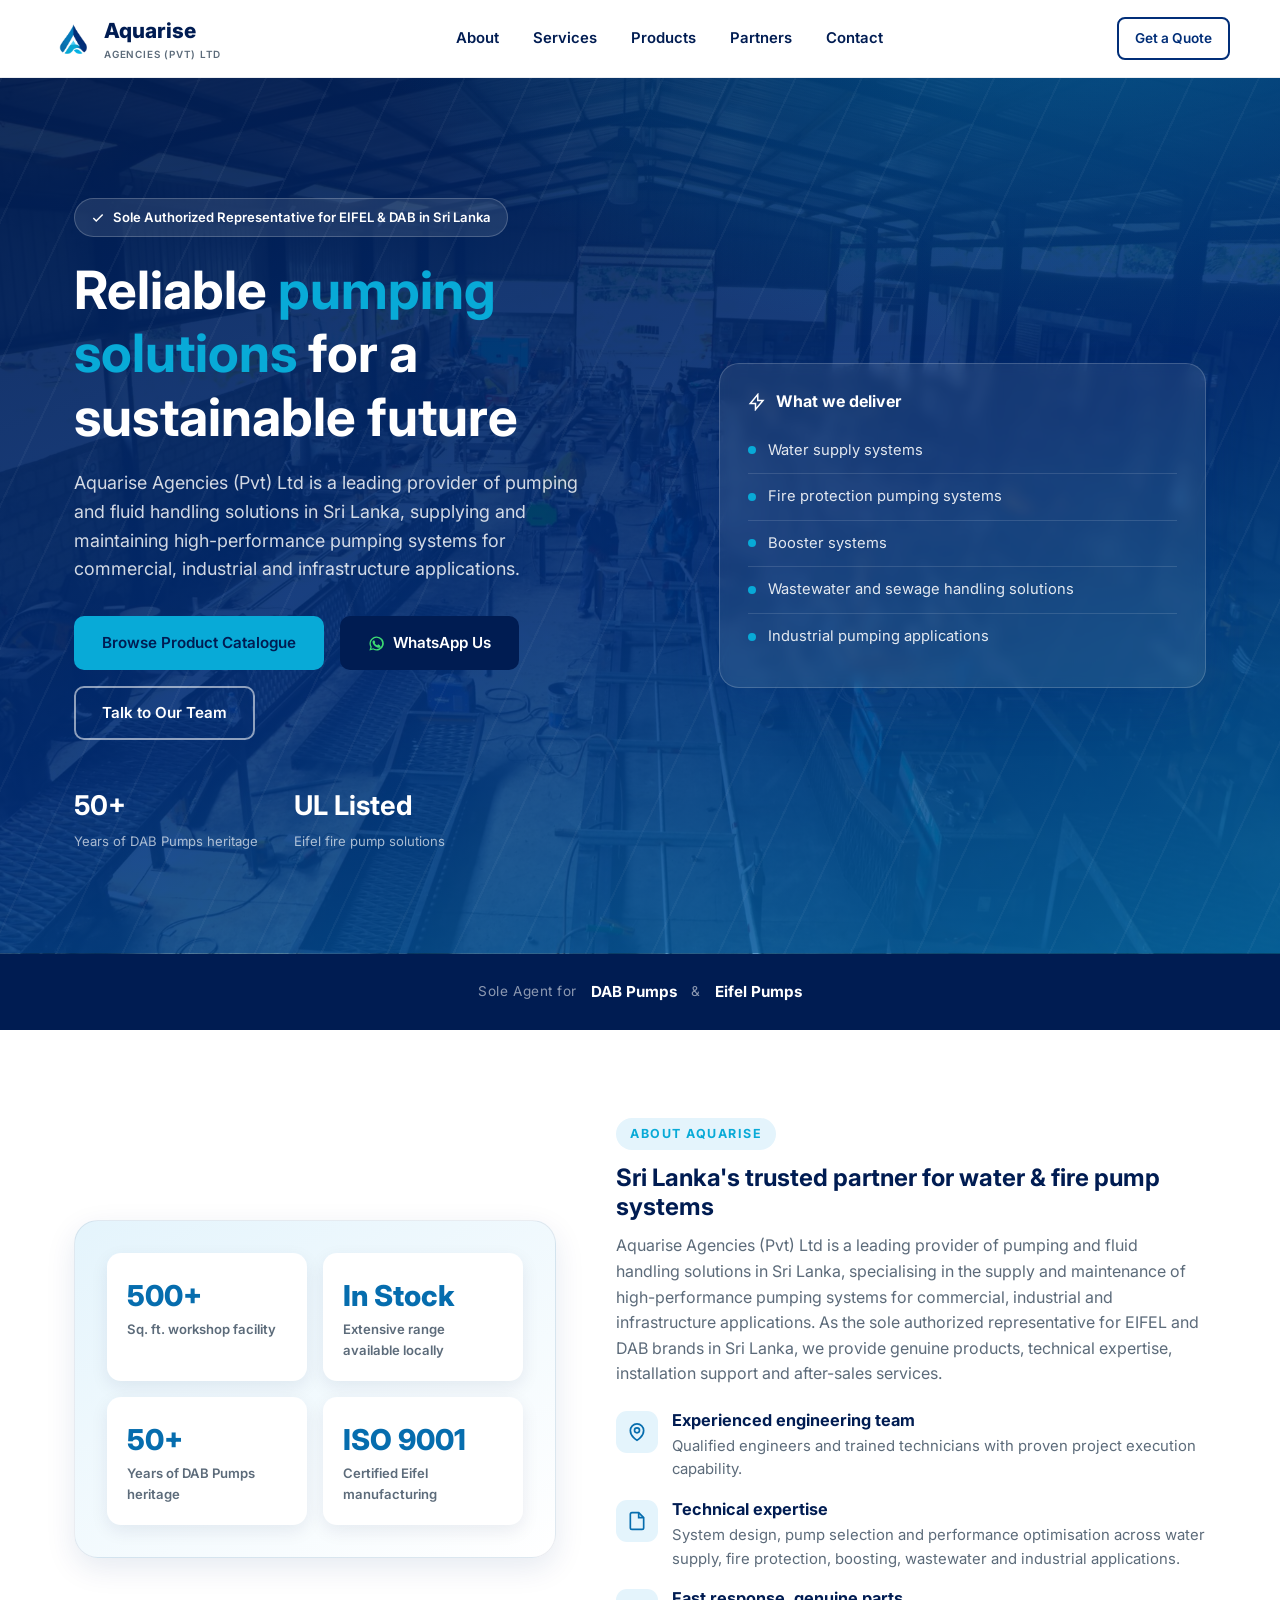
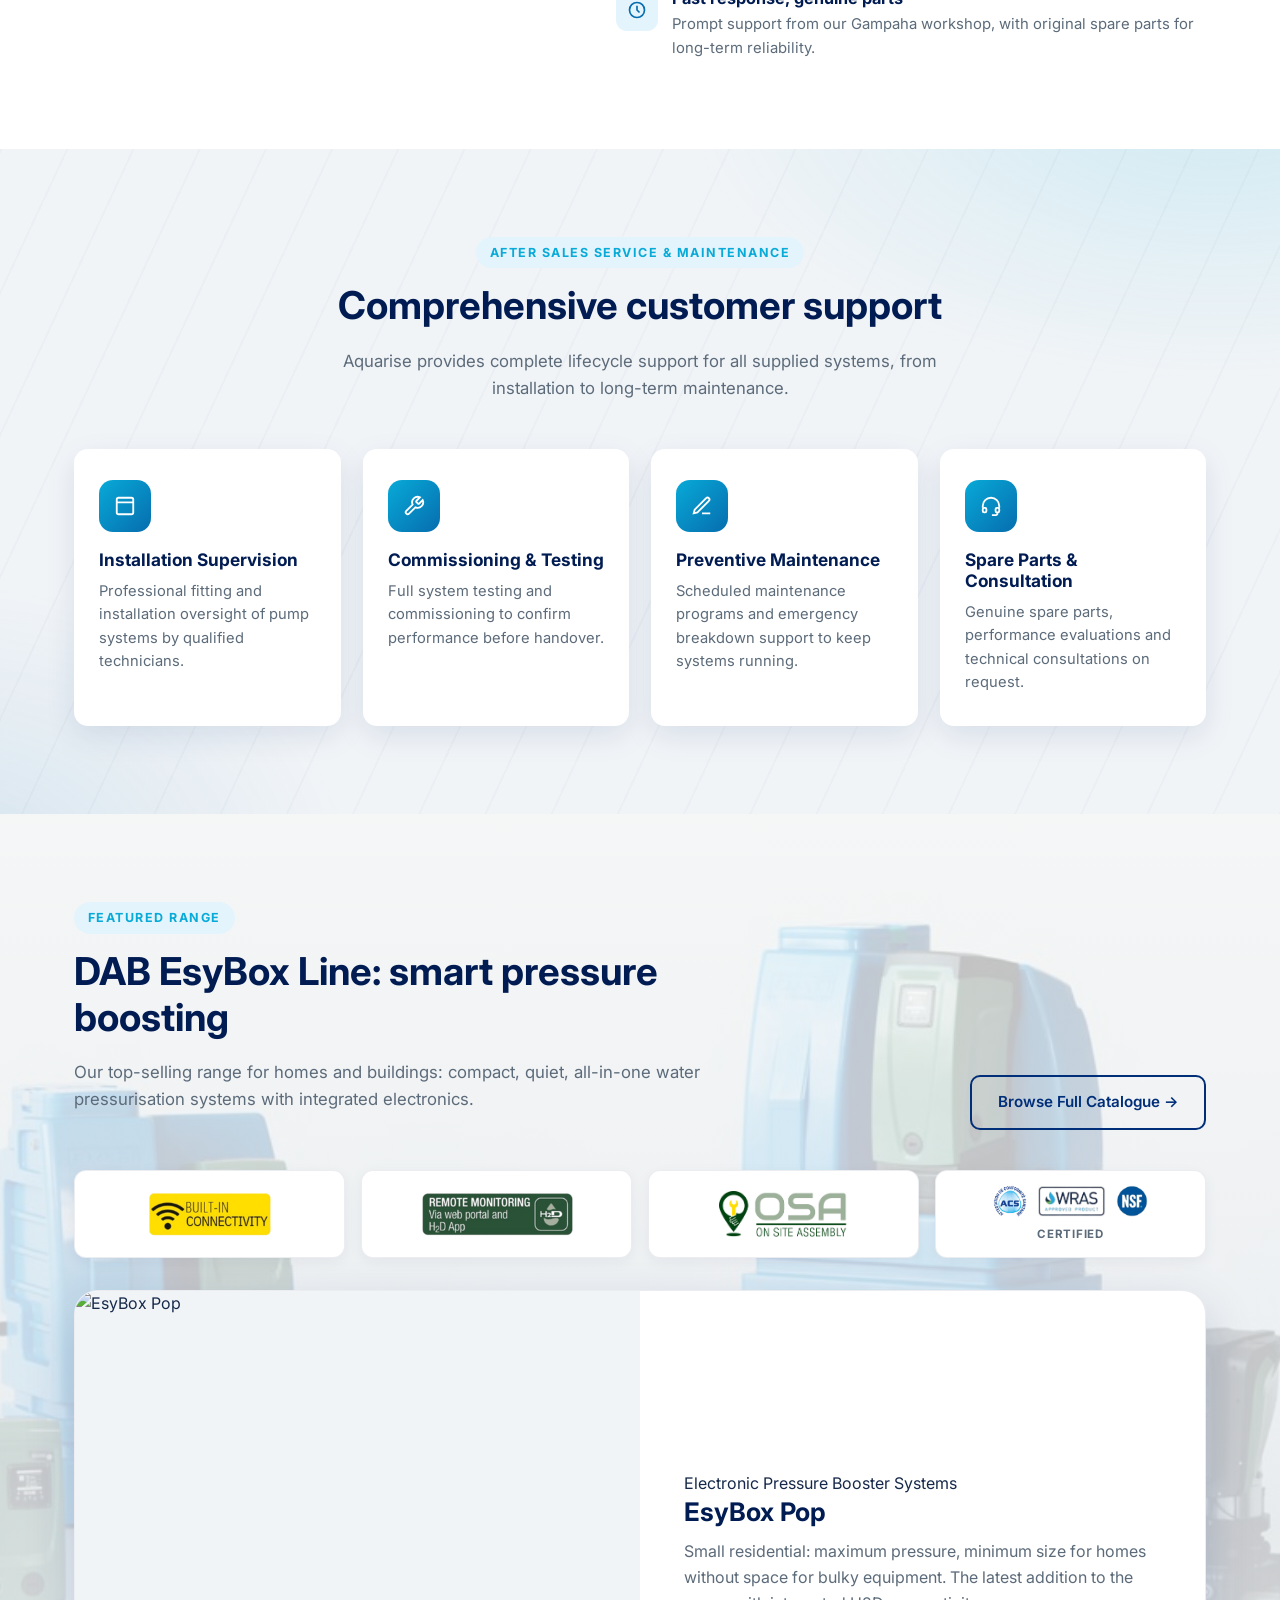
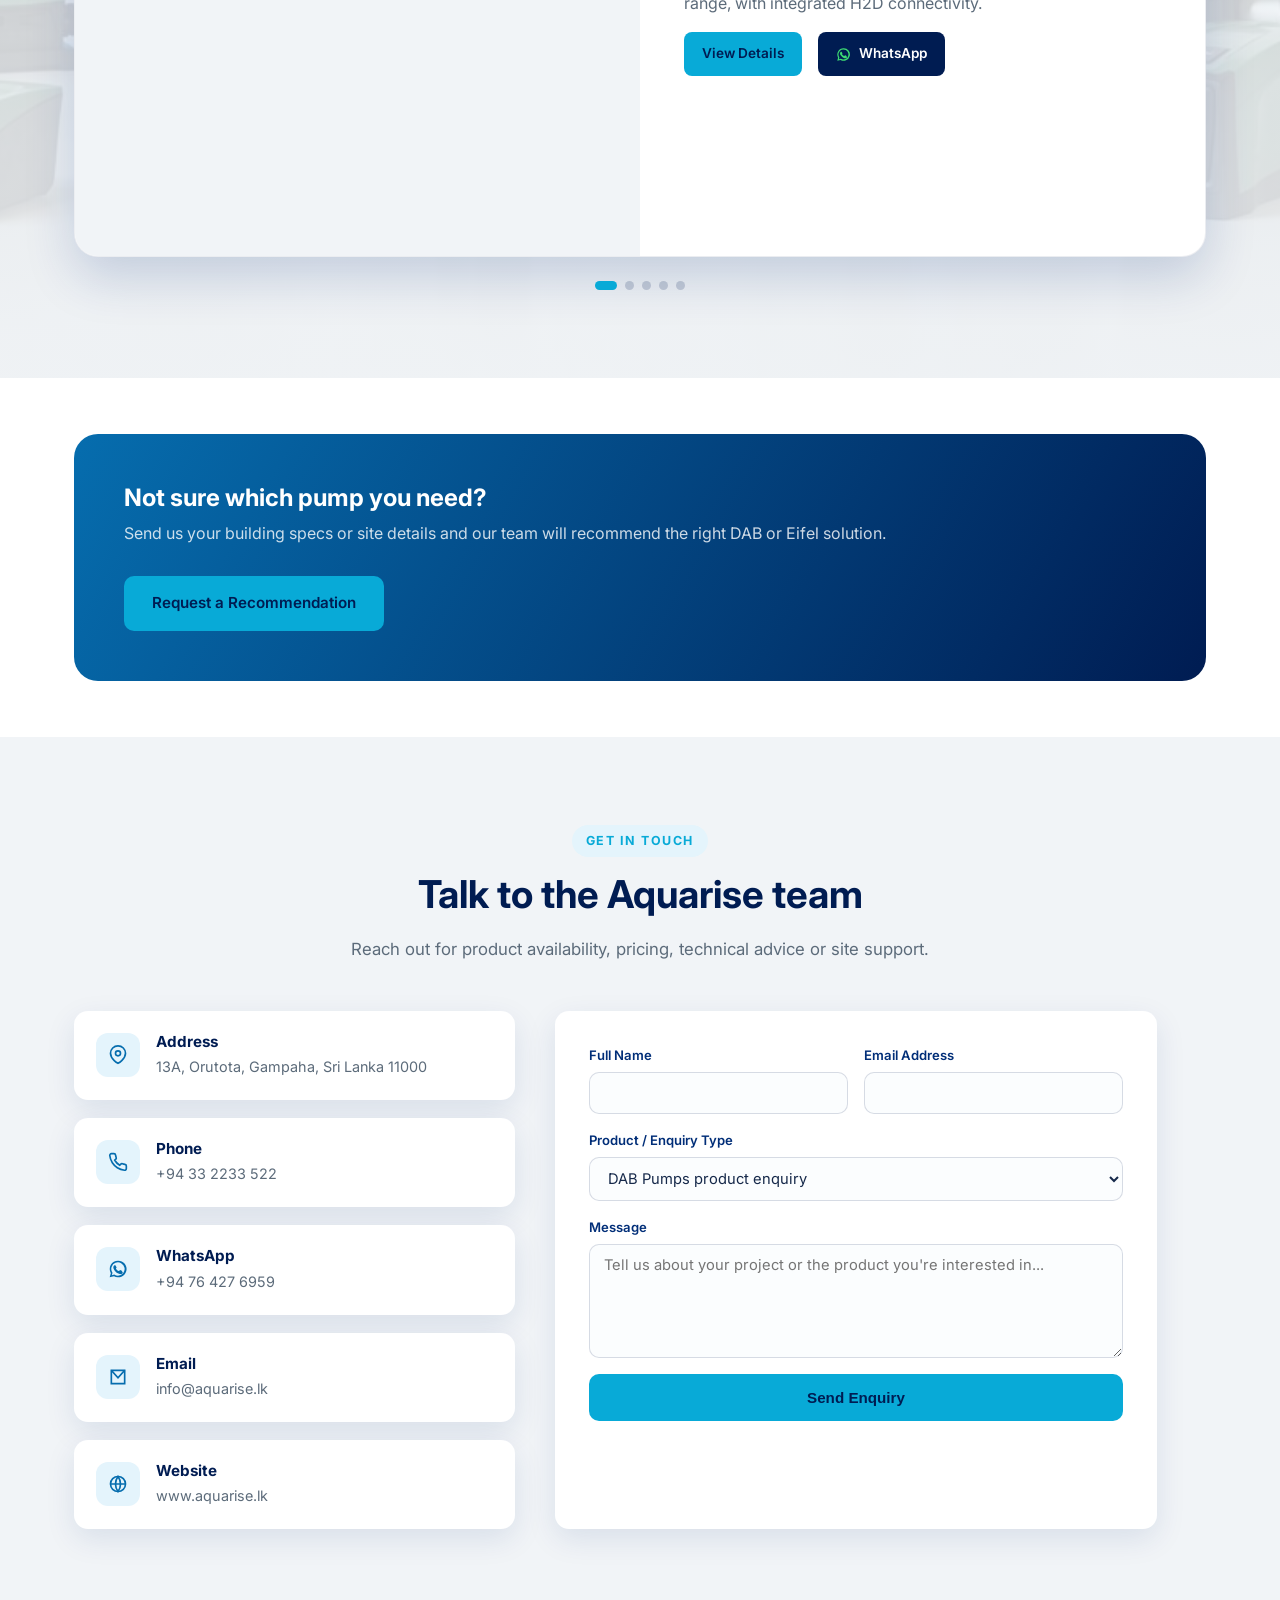
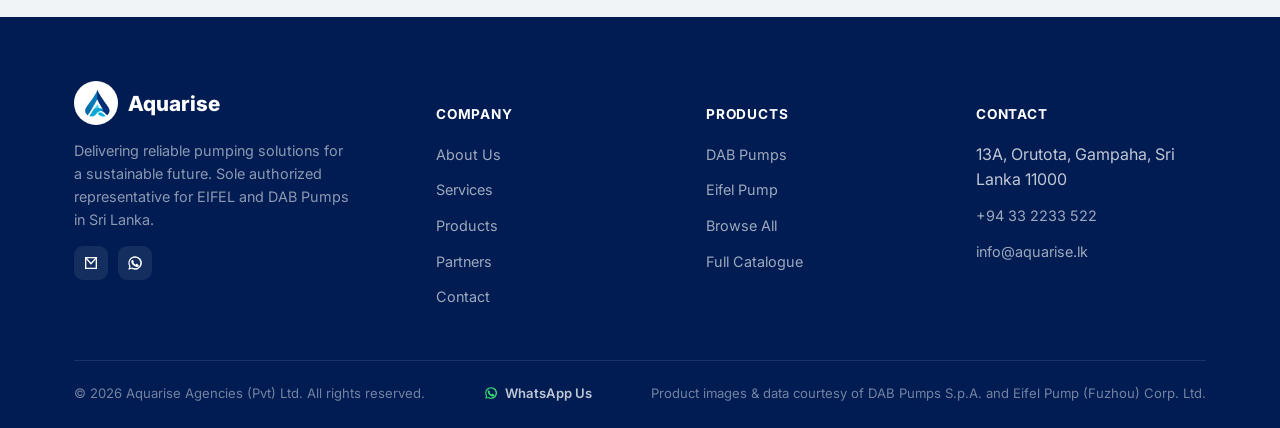
==== commit 3bde6a1e: "Remove em dashes from site copy Rewrite dash-joined phrases in page text and product data with plain" ====
--- a/index.html
+++ b/index.html
@@ -3,11 +3,11 @@
 <head>
 <meta charset="UTF-8" />
 <title>Aquarise Agencies | Pumping Solutions for Sri Lanka</title>
-<meta name="description" content="Aquarise Agencies (Pvt) Ltd — authorized supplier of DAB Pumps and Eifel fire pumps in Sri Lanka. Circulators, submersible, booster, wastewater and firefighting pump solutions for building services and agriculture." />
+<meta name="description" content="Aquarise Agencies (Pvt) Ltd, authorized supplier of DAB Pumps and Eifel fire pumps in Sri Lanka. Circulators, submersible, booster, wastewater and firefighting pump solutions for building services and agriculture." />
 <meta name="viewport" content="width=device-width, initial-scale=1, maximum-scale=1" />
 <link rel="icon" type="image/png" href="assets/images/logo-icon.png" />
 <link href="https://fonts.googleapis.com/css2?family=Inter:wght@400;500;600;700;800&display=swap" rel="stylesheet" />
-<link rel="stylesheet" href="assets/css/style.css?v=4" />
+<link rel="stylesheet" href="assets/css/style.css?v=5" />
 </head>
 <body>
 
@@ -136,7 +136,7 @@
       <div class="section-head">
         <span class="eyebrow">After Sales Service &amp; Maintenance</span>
         <h2>Comprehensive customer support</h2>
-        <p>Aquarise provides complete lifecycle support for all supplied systems — from
+        <p>Aquarise provides complete lifecycle support for all supplied systems, from
           installation to long-term maintenance.</p>
       </div>
       <div class="services-grid">
@@ -170,7 +170,7 @@
       <div class="featured-head">
         <div class="section-head" style="text-align:left;margin:0;max-width:640px;">
           <span class="eyebrow">Featured Range</span>
-          <h2>DAB EsyBox Line &mdash; smart pressure boosting</h2>
+          <h2>DAB EsyBox Line: smart pressure boosting</h2>
           <p>Our top-selling range for homes and buildings: compact, quiet, all-in-one water
             pressurisation systems with integrated electronics.</p>
         </div>
@@ -260,7 +260,7 @@
             <div class="form-field full">
               <label for="cf-subject">Product / Enquiry Type</label>
               <select id="cf-subject" name="subject">
-                <option>DAB Pumps &mdash; product enquiry</option>
+                <option>DAB Pumps product enquiry</option>
                 <option>Fire pump system (Eifel)</option>
                 <option>Installation &amp; maintenance</option>
                 <option>General enquiry</option>
@@ -335,7 +335,7 @@
   </div>
 </footer>
 
-<script src="assets/js/products.js?v=4"></script>
-<script src="assets/js/main.js?v=4"></script>
+<script src="assets/js/products.js?v=5"></script>
+<script src="assets/js/main.js?v=5"></script>
 </body>
 </html>
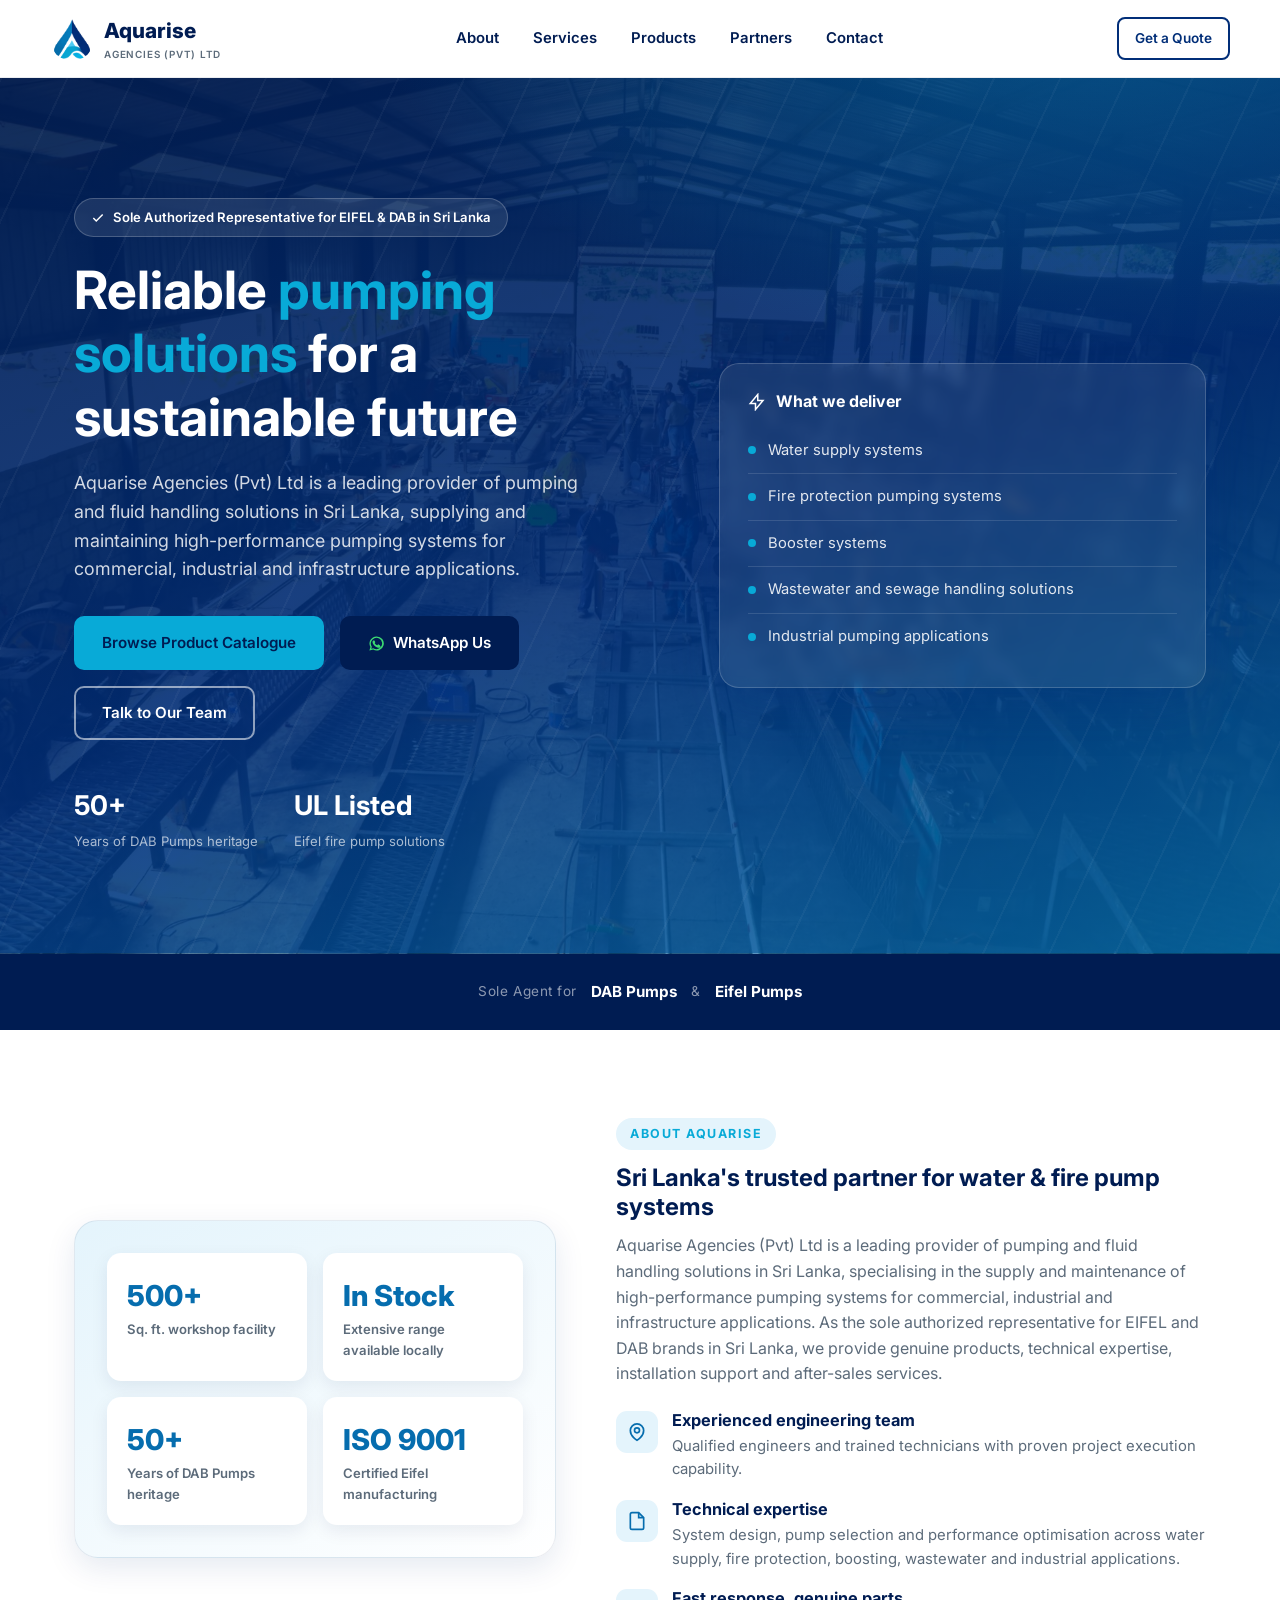
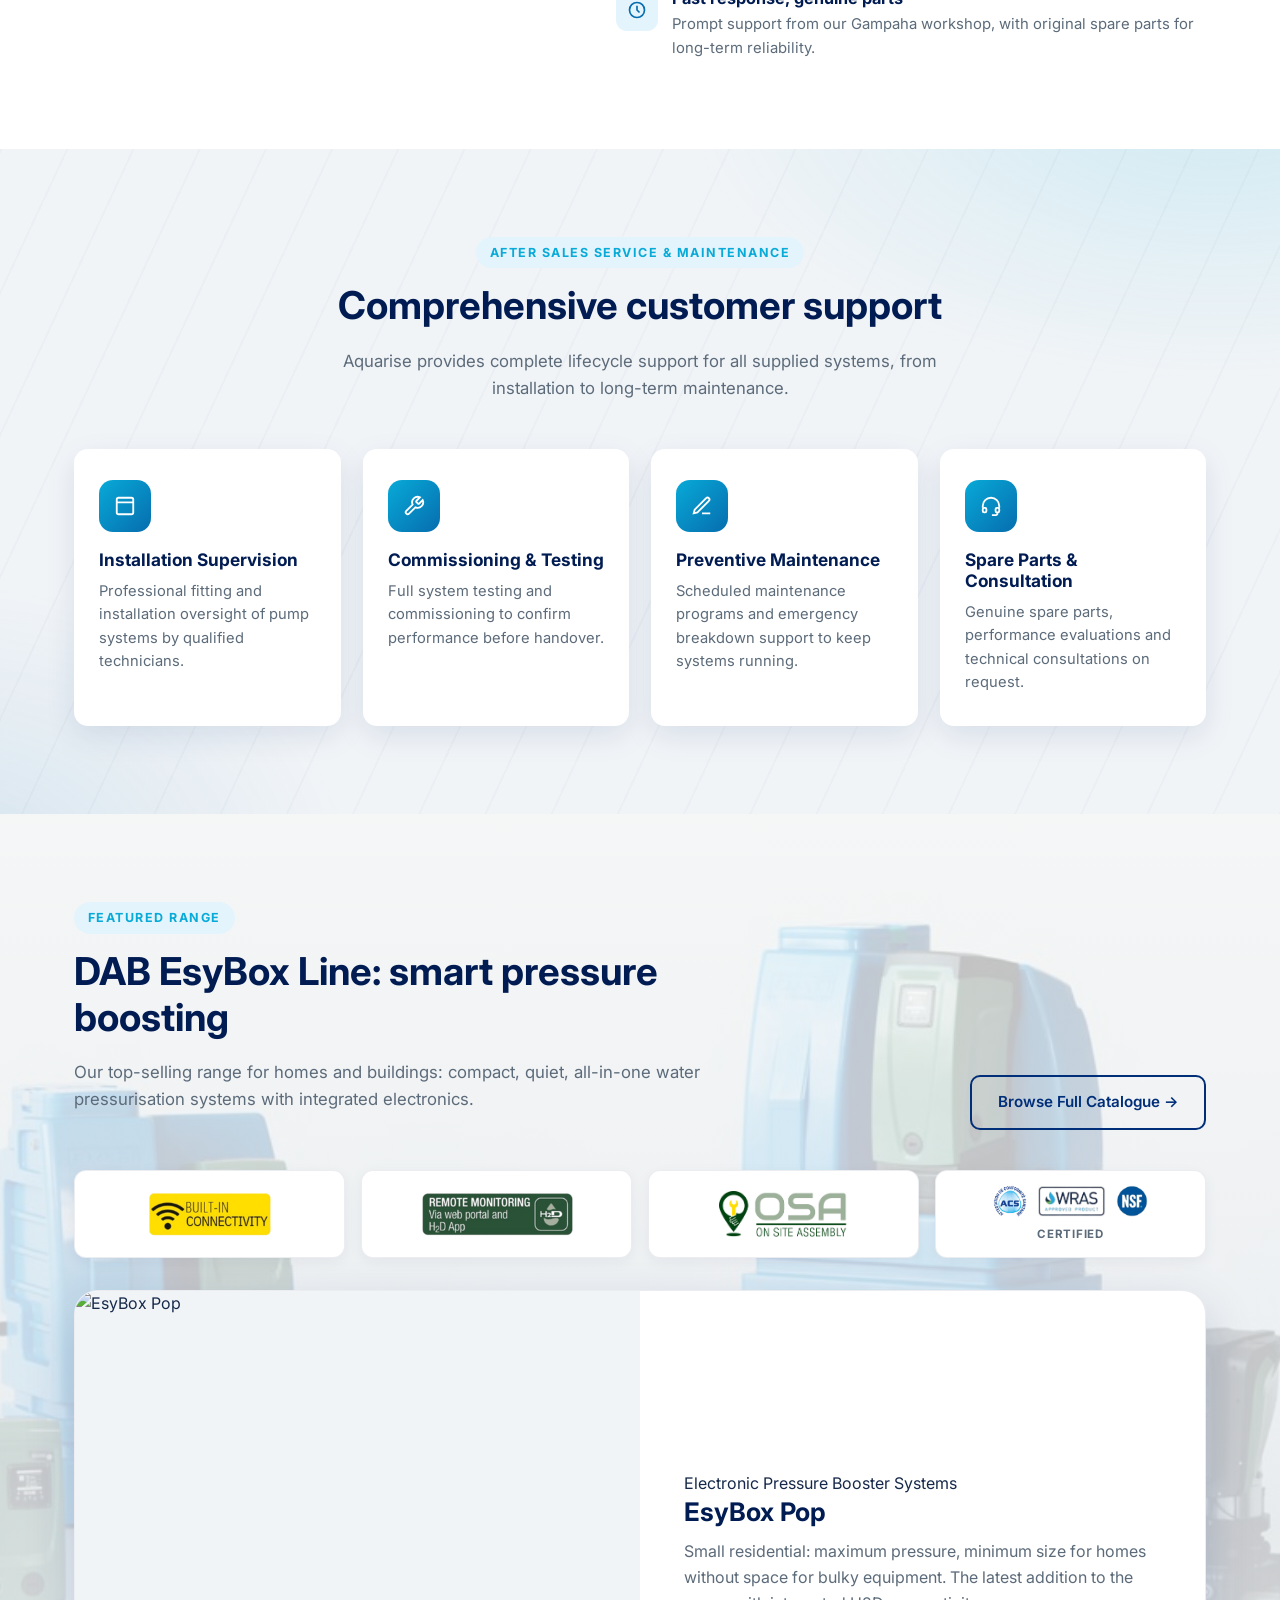
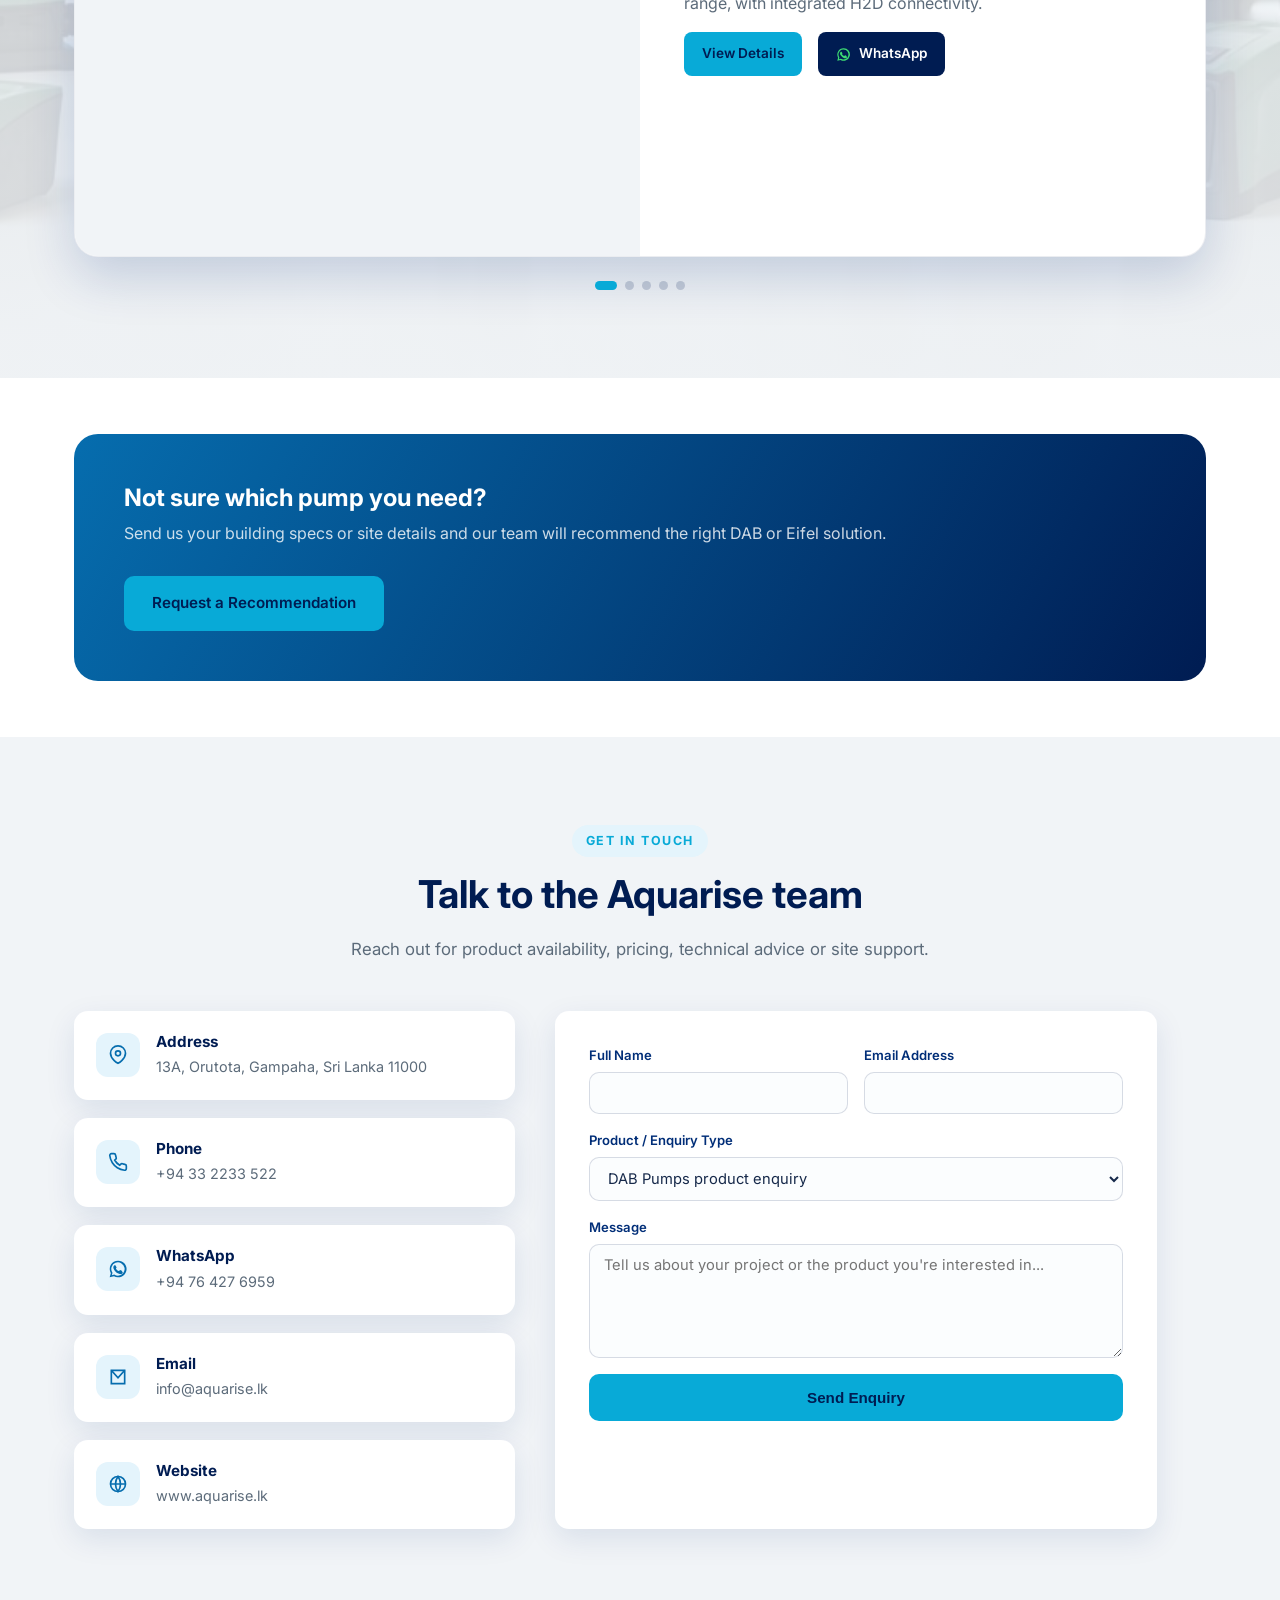
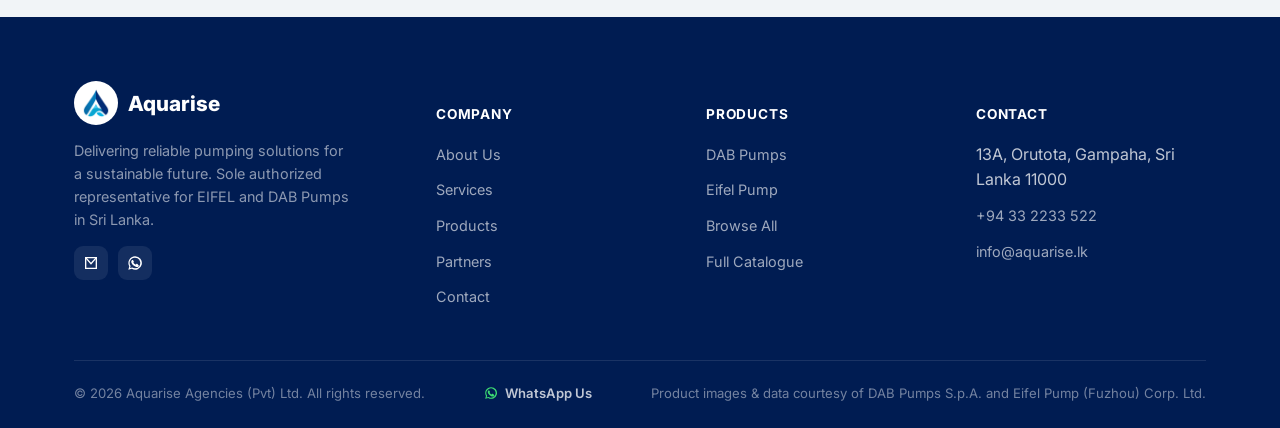
==== commit ace15d2b: "Centre the logo mark Rebuild logo-icon.png cropped to the artwork with even padding (the drop sat ri" ====
--- a/index.html
+++ b/index.html
@@ -5,9 +5,9 @@
 <title>Aquarise Agencies | Pumping Solutions for Sri Lanka</title>
 <meta name="description" content="Aquarise Agencies (Pvt) Ltd, authorized supplier of DAB Pumps and Eifel fire pumps in Sri Lanka. Circulators, submersible, booster, wastewater and firefighting pump solutions for building services and agriculture." />
 <meta name="viewport" content="width=device-width, initial-scale=1, maximum-scale=1" />
-<link rel="icon" type="image/png" href="assets/images/logo-icon.png" />
+<link rel="icon" type="image/png" href="assets/images/logo-icon.png?v=6" />
 <link href="https://fonts.googleapis.com/css2?family=Inter:wght@400;500;600;700;800&display=swap" rel="stylesheet" />
-<link rel="stylesheet" href="assets/css/style.css?v=5" />
+<link rel="stylesheet" href="assets/css/style.css?v=6" />
 </head>
 <body>
 
@@ -15,7 +15,7 @@
   <div class="container nav" id="mainNav">
     <a href="#top" class="brand">
       <span class="brand-mark">
-        <img src="assets/images/logo-icon.png" alt="Aquarise Agencies logo" />
+        <img src="assets/images/logo-icon.png?v=6" alt="Aquarise Agencies logo" />
       </span>
       <span>
         Aquarise
@@ -286,7 +286,7 @@
     <div class="footer-grid">
       <div class="footer-brand">
         <a href="#top" class="brand">
-          <span class="brand-mark"><img src="assets/images/logo-icon.png" alt="Aquarise Agencies logo" /></span>
+          <span class="brand-mark"><img src="assets/images/logo-icon.png?v=6" alt="Aquarise Agencies logo" /></span>
           <span>Aquarise</span>
         </a>
         <p>Delivering reliable pumping solutions for a sustainable future. Sole authorized
@@ -335,7 +335,7 @@
   </div>
 </footer>
 
-<script src="assets/js/products.js?v=5"></script>
-<script src="assets/js/main.js?v=5"></script>
+<script src="assets/js/products.js?v=6"></script>
+<script src="assets/js/main.js?v=6"></script>
 </body>
 </html>
--- a/assets/css/style.css
+++ b/assets/css/style.css
@@ -86,9 +86,9 @@
   width:44px;height:44px;flex-shrink:0;border-radius:50%;overflow:hidden;
   display:flex;align-items:center;justify-content:center;
 }
-.brand-mark img{width:100%;height:100%;object-fit:cover;}
+.brand-mark img{width:100%;height:100%;object-fit:contain;}
 .footer-brand .brand-mark{
-  background:#fff;padding:2px;
+  background:#fff;padding:7px;
 }
 .brand-sub{display:block;font-size:.62rem;font-weight:600;letter-spacing:.08em;color:var(--gray);text-transform:uppercase;}
 .nav-links{display:flex;align-items:center;gap:34px;}
